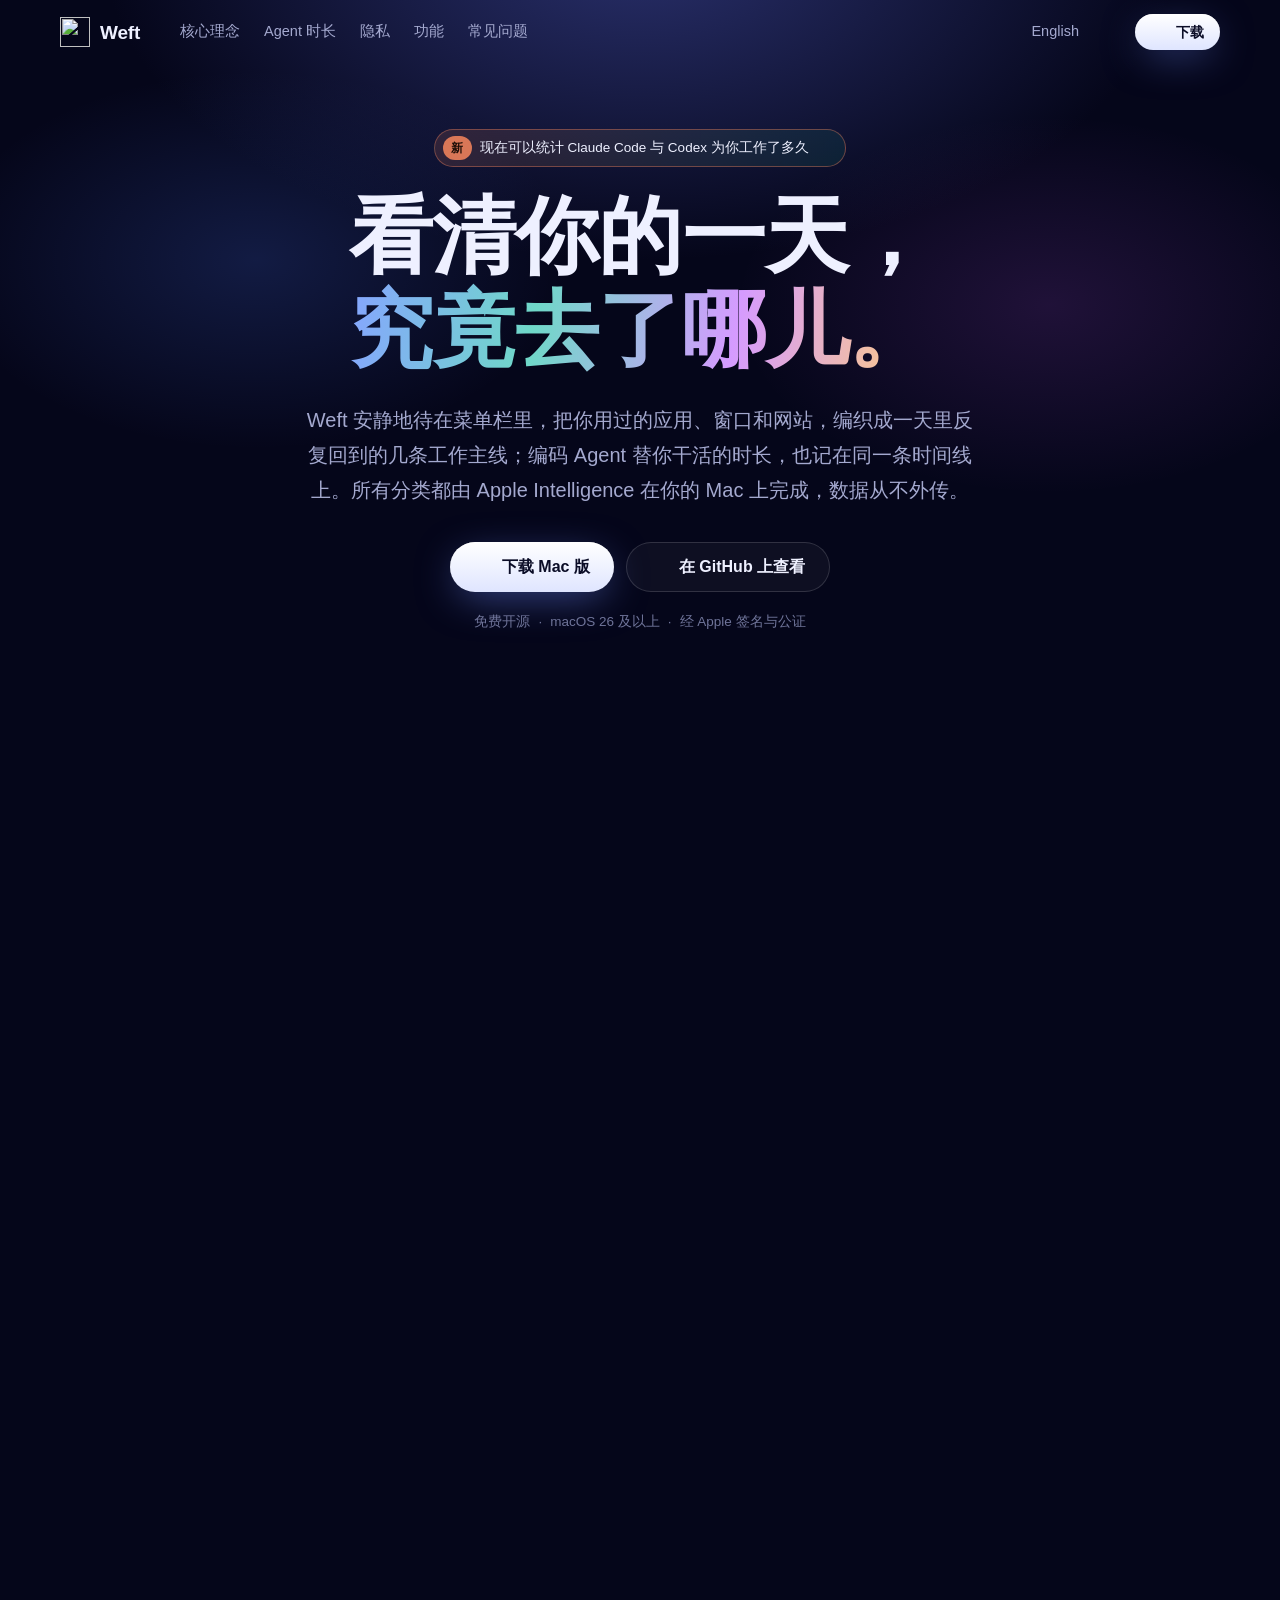
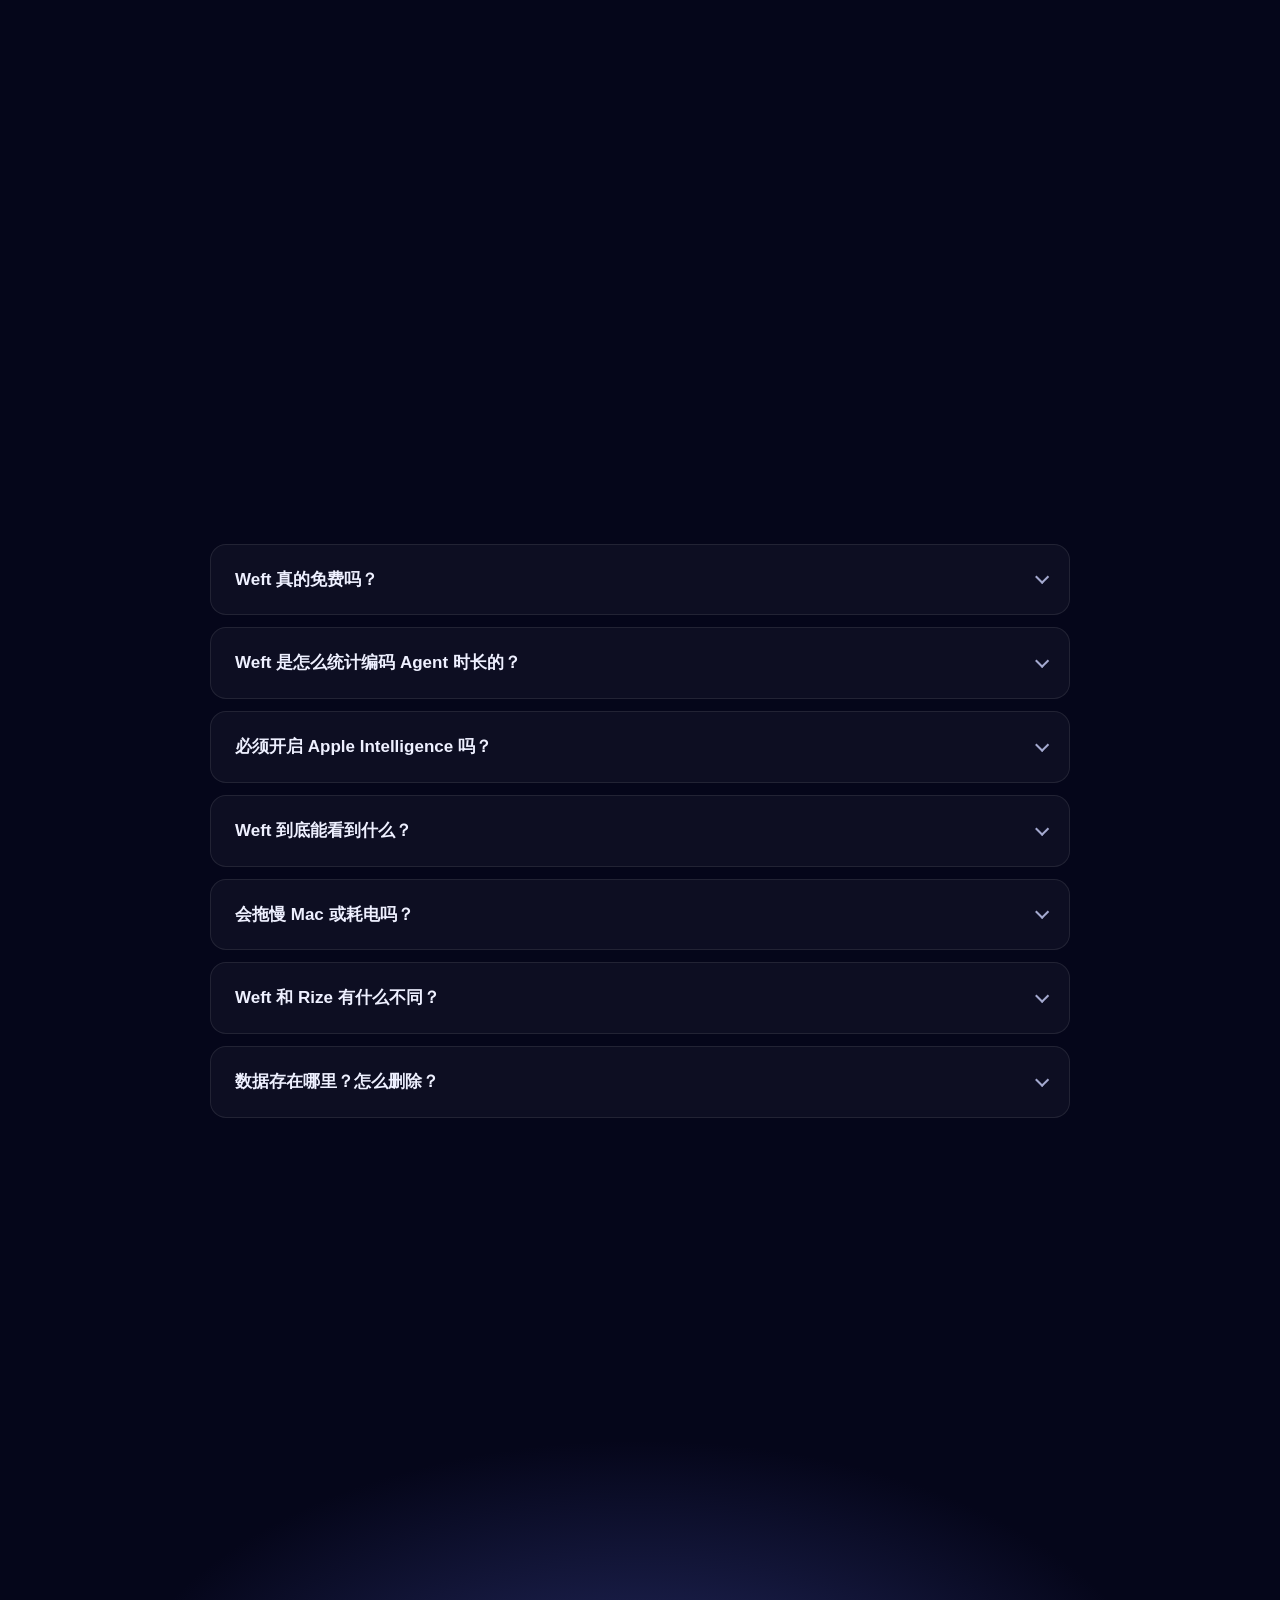
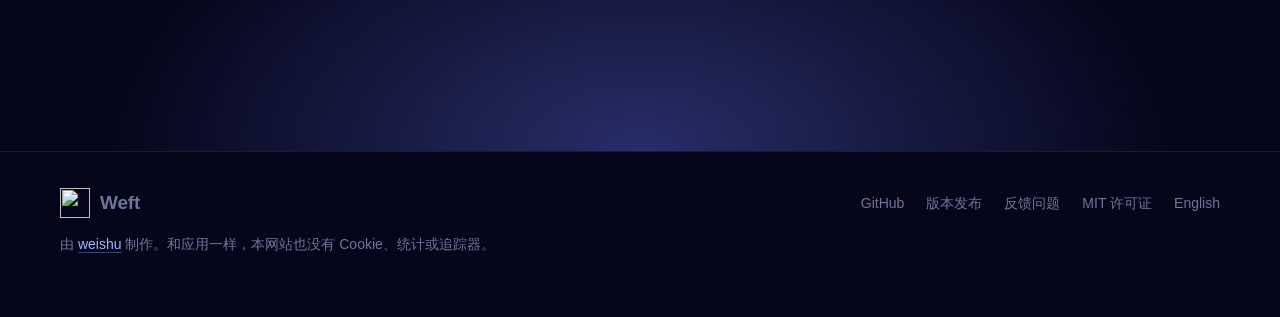
==== site/zh/index.html @ ff414290 "Fit the website to a phone's width On a phone the page was wider than the screen, so the browser shr" ====
<!doctype html>
<html lang="zh-Hans">
<head>
  <meta charset="utf-8">
  <meta name="viewport" content="width=device-width, initial-scale=1">
  <title>Weft：看清你的一天，究竟去了哪儿</title>
  <meta name="description" content="Weft 是一款免费、开源的 Mac 菜单栏时间追踪工具。它把你用过的应用、窗口和网站编织成一条条工作主线，统计编码 Agent 为你工作的时长，所有数据都只留在你的 Mac 上。">
  <meta name="theme-color" content="#05061a">
  <link rel="icon" href="../assets/icon.svg" type="image/svg+xml">
  <link rel="apple-touch-icon" href="../assets/icon-180.png">
  <link rel="alternate" hreflang="en" href="https://weftapp.org/">
  <link rel="alternate" hreflang="zh-Hans" href="https://weftapp.org/zh/">
  <link rel="alternate" hreflang="x-default" href="https://weftapp.org/">
  <meta property="og:type" content="website">
  <meta property="og:title" content="Weft：看清你的一天，究竟去了哪儿">
  <meta property="og:description" content="免费开源的 macOS 时间追踪工具。用工作主线代替应用切换日志，编码 Agent 的工作时长也在同一条时间线上，数据从不离开你的 Mac。">
  <meta property="og:url" content="https://weftapp.org/zh/">
  <meta property="og:image" content="https://weftapp.org/assets/og.png">
  <meta property="og:locale" content="zh_CN">
  <meta name="twitter:card" content="summary_large_image">
  <link rel="stylesheet" href="../assets/style.css">
  <script>document.documentElement.classList.add('js')</script>
</head>
<body>
  <a class="skip" href="#main">跳到正文</a>

  <header class="nav">
    <div class="wrap nav-inner">
      <a class="brand" href="./"><img src="../assets/icon.svg" alt="" width="30" height="30">Weft</a>
      <nav class="nav-links" aria-label="页面导航">
        <a href="#threads">核心理念</a>
        <a href="#agents">Agent 时长</a>
        <a href="#privacy">隐私</a>
        <a href="#features">功能</a>
        <a href="#faq">常见问题</a>
      </nav>
      <div class="nav-right">
        <a class="nav-lang" href="../" hreflang="en" lang="en">English</a>
        <a class="nav-gh" href="https://github.com/tiann/weft" aria-label="Weft 的 GitHub 仓库"><svg class="i"><use href="../assets/icons.svg#github"/></svg></a>
        <a class="btn btn-primary btn-small" href="https://github.com/tiann/weft/releases/latest"><svg class="i"><use href="../assets/icons.svg#download"/></svg>下载</a>
      </div>
    </div>
  </header>

  <main id="main">
    <section class="hero">
      <svg class="hero-threads" data-hero-threads viewBox="0 0 1600 420" preserveAspectRatio="none" aria-hidden="true"></svg>
      <div class="wrap hero-copy">
        <a class="eyebrow news" href="#agents"><span class="tag">新</span>现在可以统计 Claude Code 与 Codex 为你工作了多久<svg class="i"><use href="../assets/icons.svg#arrow"/></svg></a>
        <h1>看清你的一天，<br><span class="woven">究竟去了哪儿。</span></h1>
        <p class="lede">Weft 安静地待在菜单栏里，把你用过的应用、窗口和网站，编织成一天里反复回到的几条工作主线；编码 Agent 替你干活的时长，也记在同一条时间线上。所有分类都由 Apple Intelligence 在你的 Mac 上完成，数据从不外传。</p>
        <div class="cta">
          <a class="btn btn-primary" href="https://github.com/tiann/weft/releases/latest"><svg class="i"><use href="../assets/icons.svg#download"/></svg>下载 Mac 版</a>
          <a class="btn btn-ghost" href="https://github.com/tiann/weft"><svg class="i"><use href="../assets/icons.svg#github"/></svg>在 GitHub 上查看</a>
        </div>
        <p class="fine"><span>免费开源</span><span>macOS 26 及以上</span><span>经 Apple 签名与公证</span></p>
      </div>
      <div class="wrap hero-stage">
        <div data-mock="hero" role="img" aria-label="Weft 的 Today 页面：专注分数 84，已记录 6 小时 24 分钟，时间线上是相互重叠的工作流和编码 Agent 会话；旁边是菜单栏弹出面板。"></div>
      </div>
      <div class="wrap">
        <div class="pillars reveal">
          <div class="pillar"><b>7 MB</b><span>原生 SwiftUI 应用，没有 Electron，也不内置浏览器。</span></div>
          <div class="pillar"><b>0 服务器</b><span>无需账号，没有云端，也没有任何统计。</span></div>
          <div class="pillar"><b>本机 AI</b><span>分类和摘要都来自设备端的 Apple Intelligence。</span></div>
          <div class="pillar"><b>免费 · MIT</b><span>开源，没有订阅，也没有付费版。</span></div>
        </div>
      </div>
    </section>

    <section class="section" id="threads">
      <div class="wrap">
        <div class="section-head reveal">
          <div class="kicker">核心理念</div>
          <h2>人很少一次<wbr>只做一件事，<wbr>时间追踪<wbr>也不该假装如此。</h2>
          <p>写代码、查文档、回条消息，再回到代码，大多数时间追踪工具会把这些记成一长串应用切换。Weft 看到的是贯穿其中的那条线：30 分钟内的同类工作合成一条工作流，短暂的岔路折叠进去，相互重叠的工作流像日历里的日程一样并排摆放。</p>
        </div>

        <div class="card weave reveal" data-weave>
          <div class="weave-grid">
            <div class="weave-label"><strong>实际发生的</strong><b data-switches>70</b>次应用切换</div>
            <div class="weave-lane"><span class="weave-name"></span><div class="weave-track weave-barcode" data-barcode></div></div>
            <div class="weave-arrow"><svg class="i"><use href="../assets/icons.svg#arrow-down"/></svg>编织成</div>
            <div class="weave-label"><strong>Weft 呈现的</strong><b>5</b>条工作主线</div>
            <div class="weave-threads" data-threads></div>
            <div class="weave-lane weave-axis-lane"><span></span><div class="weave-axis"><span style="left:0">09:00</span><span style="left:33.33%">10:00</span><span style="left:66.67%">11:00</span><span style="left:100%">12:00</span></div></div>
          </div>
        </div>

        <div class="points">
          <div class="card point reveal"><div class="swatch"><i style="--c:var(--code);width:46px"></i><i style="--c:var(--code);width:14px;opacity:.5"></i></div><h3>每条工作流，一句话说清</h3><p>设备端模型会为每条工作流写一句摘要，告诉你那段时间到底做了什么，全程在本机完成。</p></div>
          <div class="card point reveal"><div class="swatch"><i style="--c:var(--writing);width:30px"></i><i style="--c:var(--design);width:30px"></i></div><h3>重叠的工作，并排呈现</h3><p>写代码时插进来一个会议？两者分栏并排显示，就像日历那样。</p></div>
          <div class="card point reveal"><div class="swatch"><i style="--c:var(--productivity);width:60px"></i><i style="--c:var(--entertainment);width:6px"></i></div><h3>噪音自动收起</h3><p>不足 10 分钟的工作流移到日志里，空闲时段折叠成一条细线，一天看下来始终清爽。</p></div>
        </div>
      </div>
    </section>

    <section class="section" id="agents">
      <div class="wrap">
        <div class="section-head reveal">
          <div class="kicker">编码 Agent</div>
          <h2>Agent 到底<wbr>干了多久，<wbr>一目了然。</h2>
          <p>Weft 读取 Claude Code 和 Codex 本就保存在你 Mac 上的日志，统计每个会话真正在工作的时长：今天有 Agent 在为你干活的时间、所有会话加起来的总时长，以及最多有几个在同时运行。每个会话都会出现在时间线上，就在你自己的工作旁边。</p>
        </div>

        <div class="agent-stats">
          <div class="card stat reveal"><b>2h 50m</b><h3>今日 Agent 时长</h3><p>至少有一个 Agent 在为你工作的时间。</p><div class="bar"><i style="--c:var(--claude);flex:5"></i><i style="--c:var(--codex);flex:3"></i><i style="--c:rgba(255,255,255,.1);flex:2"></i></div></div>
          <div class="card stat reveal"><b>4h 5m</b><h3>所有会话合计</h3><p>两个 Agent 并行工作一小时，就记为两小时。</p><div class="bar"><i style="--c:var(--claude);flex:1"></i><i style="--c:var(--codex);flex:1"></i></div></div>
          <div class="card stat reveal"><b>2<small>个同时</small></b><h3>并行运行</h3><p>今天 3 个会话中，同一时刻最多有几个在工作。</p><div class="bar"><i style="--c:var(--claude);flex:1"></i><i style="--c:var(--codex);flex:1"></i><i style="--c:rgba(255,255,255,.1);flex:1"></i></div></div>
          <div class="card stat reveal"><b>24m</b><h3>等待 Agent</h3><p>Agent 干活时你离开电脑的时间，也算进你的一天。</p><div class="bar"><i style="--c:var(--waiting);flex:1"></i><i style="--c:rgba(255,255,255,.1);flex:6"></i></div></div>
        </div>

        <div class="card agent-visual agents-card reveal">
          <div data-mock="agents" role="img" aria-label="时间线上，一个 Claude Code 会话和另一台 Mac 上的 Codex 会话，与用户自己的 Code、Messaging 工作流并排运行；一个虚线框标出离开的 24 分钟，计为等待 Agent。"></div>
          <div class="agent-detail">
            <div class="agent-detail-caption"><h3>点开任意会话</h3><p>它工作了多久、处理了几条提示词、等了你多久，以及这段时间里你在做什么，都清清楚楚。</p></div>
            <div data-mock="agentDetail" role="img" aria-label="会话详情：Claude Code 在 5 条提示词中工作了 1 小时 25 分钟，等待用户回复 6 分钟。同一时段用户在 Code 上用了 48 分钟、Messaging 20 分钟，离开 24 分钟。"></div>
          </div>
        </div>

        <ol class="agent-points">
          <li class="card reveal"><span class="n">1</span><h3>按真实工作时间计，挂着不算</h3><p>一轮从你发出提示词开始，到 Agent 给出回复结束。会话空等你下一条指令的那几个小时不算，等你授权或回答问题的停顿也会被剔除。时间线上，左侧色条实心处是 Agent 在工作，浅色处是在等你。</p></li>
          <li class="card reveal"><span class="n">2</span><h3>等 Agent 也是在工作</h3><p>Agent 干活时你起身离开，这段时间照样计入每日目标，上限由你设定。专注分数则只衡量你自己。</p></li>
          <li class="card reveal"><span class="n">3</span><h3>多台机器，一并统计</h3><p>借助 <a href="https://github.com/tiann/hapi">HAPI</a>，你在其他机器上运行的 Agent 也会出现在这里；本机已经能读到的会话不会重复计算。</p></li>
        </ol>

        <div class="agent-foot reveal">
          <div class="agent-logos">
            <span style="--c:var(--claude)"><i></i>Claude Code</span>
            <span style="--c:var(--codex)"><i></i>Codex</span>
            <span style="--c:#8fa8ff"><i></i>更多 Agent（通过 HAPI）</span>
          </div>
          <p class="note"><svg class="i"><use href="../assets/icons.svg#info"/></svg><span>Weft 只保存每个会话的标题、项目文件夹和工作时段，从不保存你的提示词或 Agent 的回复。</span></p>
        </div>
      </div>
    </section>

    <section class="section" id="privacy">
      <div class="wrap">
        <div class="section-head reveal">
          <div class="kicker">隐私为本</div>
          <h2>你的一天，<wbr>完完整整<wbr>留在你的 Mac 上。</h2>
          <p>不用注册账号，没有要同步的服务器，也没有需要手动关闭的数据统计。Weft 用 Apple 的设备端模型完成分类、摘要和回顾，历史记录就存在一个你能在访达里打开的文件夹中。</p>
        </div>

        <div class="card privacy-flow reveal">
          <div class="mac">
            <div class="mac-label"><svg class="i"><use href="../assets/icons.svg#laptop"/></svg>你的 Mac</div>
            <div class="flow">
              <div class="flow-node"><svg class="i"><use href="../assets/icons.svg#window"/></svg><b>你在用什么</b><span>应用、窗口标题、标签页地址</span></div>
              <div class="flow-link"></div>
              <div class="flow-node"><svg class="i"><use href="../assets/icons.svg#chip"/></svg><b>Apple Intelligence</b><span>在设备端完成分类与摘要</span></div>
              <div class="flow-link"></div>
              <div class="flow-node"><svg class="i"><use href="../assets/icons.svg#database"/></svg><b>你的历史记录</b><span>存放在 <code>~/Library</code> 中的一个文件夹，随时打开、导出或删除</span></div>
            </div>
          </div>
          <div class="cloud"><svg class="i"><use href="../assets/icons.svg#cloud-off"/></svg><span>没有账号、没有服务器、没有统计。无需同步，也就无从泄露。</span></div>
        </div>

        <div class="lists">
          <div class="card list yes reveal"><h3>Weft 会记录</h3><ul>
            <li><svg class="i"><use href="../assets/icons.svg#check"/></svg>最前方的应用</li>
            <li><svg class="i"><use href="../assets/icons.svg#check"/></svg>它的窗口标题</li>
            <li><svg class="i"><use href="../assets/icons.svg#check"/></svg>受支持浏览器中当前标签页的地址</li>
            <li><svg class="i"><use href="../assets/icons.svg#check"/></svg>编码 Agent 的工作时段</li>
          </ul></div>
          <div class="card list no reveal"><h3>Weft 从不记录</h3><ul>
            <li><svg class="i"><use href="../assets/icons.svg#x"/></svg>屏幕截图</li>
            <li><svg class="i"><use href="../assets/icons.svg#x"/></svg>键盘输入</li>
            <li><svg class="i"><use href="../assets/icons.svg#x"/></svg>屏幕上显示的内容</li>
            <li><svg class="i"><use href="../assets/icons.svg#x"/></svg>你的提示词和 Agent 的回复</li>
          </ul></div>
          <div class="card list you reveal"><h3>由你掌控</h3><ul>
            <li><svg class="i"><use href="../assets/icons.svg#sliders"/></svg>不记录窗口标题</li>
            <li><svg class="i"><use href="../assets/icons.svg#sliders"/></svg>网址只保留域名</li>
            <li><svg class="i"><use href="../assets/icons.svg#sliders"/></svg>完全排除指定的应用和网站</li>
            <li><svg class="i"><use href="../assets/icons.svg#sliders"/></svg>随时暂停，一键导出 CSV</li>
          </ul></div>
        </div>
        <p class="aside reveal">想换个模型？可以在 <b>Settings → Model</b> 中接入任意兼容 OpenAI 的 API，比如 DeepSeek、OpenRouter 或 OpenAI。远程模型只会收到需要它分类的应用、网站和窗口标题，以及用于生成回顾的每日汇总；接入 Ollama 或 LM Studio 的话，连这些也不会离开你的 Mac。</p>
      </div>
    </section>

    <section class="section" id="native">
      <div class="wrap">
        <div class="section-head reveal">
          <div class="kicker">地道原生</div>
          <h2>用起来就是 macOS，<wbr>几乎不耗电。</h2>
          <p>Weft 用 Swift 和 SwiftUI 编写，外观、滚动和交互都与 Mac 上的其他应用一致。它不会每秒轮询好几次窗口，而是等 macOS 通知有变化时看上一眼，然后继续休眠。</p>
        </div>
        <div class="tiles">
          <div class="card tile reveal"><div class="big">7<small>MB</small></div><h3>整个应用的大小</h3><p>没有 Electron，也不内置浏览器。安装包只有 4 MB 左右。</p></div>
          <div class="card tile reveal">
            <div class="pulse" aria-hidden="true"><i></i><i></i><i class="hit"></i><i></i><i></i><i></i><i></i><i class="beat"></i><i></i><i></i><i class="hit"></i><i></i><i></i><i></i><i></i><i></i><i class="beat"></i><i></i><i></i><i class="hit"></i><i></i><i></i></div>
            <h3>事件驱动</h3><p>没有轮询循环。只在应用、窗口或标题变化时醒来，外加每分钟一次的轻量心跳。</p></div>
          <div class="card tile reveal">
            <div class="idle" aria-hidden="true"><span></span></div>
            <h3>知道你何时离开</h3><p>空闲 5 分钟、合上屏幕或锁屏时就停止计时。开会时例外。</p></div>
        </div>
      </div>
    </section>

    <section class="section" id="features">
      <div class="wrap">
        <div class="section-head center reveal">
          <div class="kicker">不止于此</div>
          <h2>小巧，<wbr>却出乎意料<wbr>地完整。</h2>
        </div>
        <div class="features">
          <div class="card feature reveal" style="--c:#30d158"><div class="ico"><svg class="i"><use href="../assets/icons.svg#gauge"/></svg></div><h3>专注分数</h3><p>每天一个 0–100 的分数，衡量深度工作与分心程度。点开就能看到完整的计算方式。</p></div>
          <div class="card feature reveal" style="--c:#4f7cff"><div class="ico"><svg class="i"><use href="../assets/icons.svg#tag"/></svg></div><h3>自动分类</h3><p>内置约 360 个常见应用和网站，其余交给 Apple Intelligence，任何结果都可以手动修正。</p></div>
          <div class="card feature reveal" style="--c:#f44336"><div class="ico"><svg class="i"><use href="../assets/icons.svg#target"/></svg></div><h3>专注时段与拦截</h3><p>从菜单栏开始专注、会议或休息时段。一旦跑去容易分心的地方，Weft 会把你轻轻拉回来。</p></div>
          <div class="card feature reveal" style="--c:#2bb8a4"><div class="ico"><svg class="i"><use href="../assets/icons.svg#cup"/></svg></div><h3>健康作息</h3><p>按时提醒你休息，每日目标会告诉你：今天已经够了。</p></div>
          <div class="card feature reveal" style="--c:#e2b93b"><div class="ico"><svg class="i"><use href="../assets/icons.svg#calendar"/></svg></div><h3>每日与每周回顾</h3><p>一段简短的当日回顾和明日建议，以及本周与上周的对比。</p></div>
          <div class="card feature reveal" style="--c:#c356f0"><div class="ico"><svg class="i"><use href="../assets/icons.svg#chart"/></svg></div><h3>报告</h3><p>按类别和应用查看每天、每周的时间分布，并与近期对比。</p></div>
          <div class="card feature reveal" style="--c:#9a8c7a"><div class="ico"><svg class="i"><use href="../assets/icons.svg#sliders"/></svg></div><h3>自定义规则</h3><p>按应用、网站或窗口标题设定规则，Weft 会照你的意思归类，连过去的记录也一并更新。</p></div>
          <div class="card feature reveal" style="--c:#10a37f"><div class="ico"><svg class="i"><use href="../assets/icons.svg#chip"/></svg></div><h3>自选模型</h3><p>所在地区用不了 Apple Intelligence？可以接入 DeepSeek 等兼容 OpenAI 的 API，或本地的 Ollama、LM Studio。</p></div>
          <div class="card feature reveal" style="--c:#36a3d9"><div class="ico"><svg class="i"><use href="../assets/icons.svg#export"/></svg></div><h3>数据归你</h3><p>随时把全部数据导出为 CSV。想清除历史记录，删掉一个文件夹就行。</p></div>
          <div class="card feature reveal" style="--c:#e58a2e"><div class="ico"><svg class="i"><use href="../assets/icons.svg#globe"/></svg></div><h3>读懂你的浏览器</h3><p>支持读取 Safari、Chrome、Arc、Edge、Brave、Vivaldi、Opera、Dia 和 Comet 的当前标签页。</p></div>
          <div class="card feature wide reveal" style="--c:#8fa8ff">
            <div><div class="ico"><svg class="i"><use href="../assets/icons.svg#terminal"/></svg></div><h3>自动化</h3><p>通过 <code>weft://</code> 链接，从 Raycast、Alfred、快捷指令或任意脚本控制 Weft：开始时段、暂停记录、打开今日页面。</p></div>
            <div class="terminal">
              <div class="terminal-bar"><i></i><i></i><i></i><button class="copy" type="button" data-copy='open "weft://focus?minutes=25"'><span class="idle-label">复制</span><span class="done">已复制</span></button></div>
              <pre><span class="p">$ </span>open <span class="s">"weft://focus?minutes=25"</span>
<span class="p">$ </span>open <span class="s">"weft://meeting"</span>
<span class="p">$ </span>open <span class="s">"weft://pause"</span></pre>
            </div>
          </div>
        </div>
      </div>
    </section>

    <section class="section" id="compare">
      <div class="wrap">
        <div class="section-head center reveal">
          <div class="kicker">有何不同</div>
          <h2>与常见的<wbr>时间追踪工具<wbr>相比</h2>
        </div>
        <div class="card compare reveal">
          <table>
            <thead><tr><th scope="col"><span class="sr">项目</span></th><th scope="col" class="weft"><span><img src="../assets/icon.svg" alt="">Weft</span></th><th scope="col">常见的云端追踪工具</th></tr></thead>
            <tbody>
              <tr><th scope="row">价格</th><td class="weft"><svg class="i"><use href="../assets/icons.svg#check"/></svg>免费，MIT 许可</td><td class="them">按月订阅</td></tr>
              <tr><th scope="row">账号</th><td class="weft"><svg class="i"><use href="../assets/icons.svg#check"/></svg>不需要</td><td class="them">必须注册</td></tr>
              <tr><th scope="row">历史数据存放在</th><td class="weft"><svg class="i"><use href="../assets/icons.svg#check"/></svg>你的 Mac</td><td class="them">对方的服务器</td></tr>
              <tr><th scope="row">分类方式</th><td class="weft"><svg class="i"><use href="../assets/icons.svg#check"/></svg>设备端 AI</td><td class="them">云端</td></tr>
              <tr><th scope="row">一天的呈现方式</th><td class="weft"><svg class="i"><use href="../assets/icons.svg#check"/></svg>工作主线</td><td class="them">应用切换日志</td></tr>
              <tr><th scope="row">编码 Agent 时长</th><td class="weft"><svg class="i"><use href="../assets/icons.svg#check"/></svg>按会话精确统计</td><td class="them">—</td></tr>
              <tr><th scope="row">应用本身</th><td class="weft"><svg class="i"><use href="../assets/icons.svg#check"/></svg>原生，7 MB</td><td class="them">常为 Electron</td></tr>
              <tr><th scope="row">源代码</th><td class="weft"><svg class="i"><use href="../assets/icons.svg#check"/></svg>开源</td><td class="them">闭源</td></tr>
            </tbody>
          </table>
        </div>
      </div>
    </section>

    <section class="section" id="download">
      <div class="wrap">
        <div class="section-head center reveal">
          <div class="kicker">开始使用</div>
          <h2>一分钟即可上手。</h2>
        </div>
        <div class="start">
          <div class="card reveal">
            <h3>安装</h3>
            <ol class="steps">
              <li><span class="n">1</span><div><h3>下载</h3><p>从 <a href="https://github.com/tiann/weft/releases/latest">GitHub Releases</a> 获取最新的 <code>Weft-&lt;版本号&gt;.dmg</code>。</p></div></li>
              <li><span class="n">2</span><div><h3>拖入「应用程序」</h3><p>已经过 Apple 签名和公证，打开时不会弹出安全警告。</p></div></li>
              <li><span class="n">3</span><div><h3>授予辅助功能权限</h3><p>这样时间线才能显示你在哪个文档或项目里，而不只是哪个应用。</p></div></li>
            </ol>
            <p class="note"><svg class="i"><use href="../assets/icons.svg#info"/></svg><span>需要 macOS 26 或更高版本。推荐开启 Apple Intelligence，但并非必需：没有它，Weft 依然认识数百个应用和网站，其余的会先给出猜测，等你之后确认。如果所在地区暂不支持 Apple Intelligence，也可以在 <b>Settings → Model</b> 中接入 DeepSeek 等兼容 OpenAI 的服务，或本地的 Ollama。</span></p>
          </div>
          <div class="card build reveal">
            <h3>或者自己编译</h3>
            <p>需要先安装 Xcode 和 <a href="https://brew.sh">Homebrew</a>。</p>
            <div class="terminal" style="margin-top:18px">
              <div class="terminal-bar"><i></i><i></i><i></i><button class="copy" type="button" data-copy="brew install xcodegen
git clone https://github.com/tiann/weft.git
cd weft
xcodegen generate
xcodebuild -project Weft.xcodeproj -scheme Weft -derivedDataPath build/DerivedData build
open build/DerivedData/Build/Products/Debug/Weft.app"><span class="idle-label">复制</span><span class="done">已复制</span></button></div>
              <pre><span class="p">$ </span>brew install xcodegen
<span class="p">$ </span>git clone https://github.com/tiann/weft.git
<span class="p">$ </span>cd weft &amp;&amp; xcodegen generate
<span class="p">$ </span>xcodebuild -project Weft.xcodeproj \
    -scheme Weft -derivedDataPath build/DerivedData build</pre>
            </div>
            <p style="margin-top:18px">欢迎提交问题和 Pull Request。架构和测试方法请看 <a href="https://github.com/tiann/weft/blob/main/AGENTS.md">AGENTS.md</a>。</p>
          </div>
        </div>
      </div>
    </section>

    <section class="section" id="faq">
      <div class="wrap">
        <div class="section-head center reveal">
          <div class="kicker">常见问题</div>
          <h2>你可能想知道</h2>
        </div>
        <div class="faq">
          <details><summary>Weft 真的免费吗？</summary><div class="answer">是的。Weft 采用 MIT 许可证，没有订阅、没有付费版，也不需要账号。你可以阅读、修改并自行编译源代码。</div></details>
          <details><summary>Weft 是怎么统计编码 Agent 时长的？</summary><div class="answer">它读取 Claude Code 和 Codex 保存在你 Mac 上的日志（<code>~/.claude/projects</code> 和 <code>~/.codex/sessions</code>），按轮次计时：从你发出提示词到 Agent 给出回复，再减去它等你授权或回答的时间。会话在两次提示词之间空闲的时间不算。Today 页面会显示至少有一个 Agent 在工作的时长和所有会话的合计时长，时间线上的每个会话也会标出自己的工作时长。配合 HAPI 0.33 或更高版本，其他机器上的 Agent 也会一并统计。</div></details>
          <details><summary>必须开启 Apple Intelligence 吗？</summary><div class="answer">不必，但推荐开启。没有它，Weft 依然能识别内置的应用和网站以及你自己设定的规则，其余的会根据应用的 App Store 分类或网站名称来猜测。你也可以接入任何兼容 OpenAI 的 API，比如 DeepSeek，或本地运行的 Ollama、LM Studio。</div></details>
          <details><summary>Weft 到底能看到什么？</summary><div class="answer">最前方的应用、它的窗口标题，以及受支持浏览器中当前标签页的地址。它从不截屏、不记录键盘输入，也不读取屏幕内容。你可以关闭窗口标题记录、网址只保留域名，或完全排除某些应用和网站。</div></details>
          <details><summary>会拖慢 Mac 或耗电吗？</summary><div class="answer">它就是为此而设计的。Weft 是原生应用，没有轮询循环：只在 macOS 报告应用、窗口或标题变化时做出反应，其余时间每分钟才看一眼。</div></details>
          <details><summary>Weft 和 Rize 有什么不同？</summary><div class="answer">Weft 借鉴了 Rize，但出发点不同：人很少一次只做一件事，所以 Weft 不展示应用切换日志，而是展示你反复回到的那几条工作主线。此外，它免费、开源，并且完全在你的 Mac 上运行。</div></details>
          <details><summary>数据存在哪里？怎么删除？</summary><div class="answer">存放在 <code>~/Library/Application Support/Weft/</code>。可以在 <b>Settings → Data</b> 中导出为 CSV；想清除的话，退出 Weft 并删除这个文件夹即可。</div></details>
        </div>
      </div>
    </section>

    <section class="final">
      <div class="wrap reveal">
        <img src="../assets/icon.svg" alt="" width="88" height="88">
        <h2>看看今天的时间<wbr>都去了哪儿。</h2>
        <p>免费、开源，从第一分钟起就是私密的。</p>
        <div class="cta">
          <a class="btn btn-primary" href="https://github.com/tiann/weft/releases/latest"><svg class="i"><use href="../assets/icons.svg#download"/></svg>下载 Mac 版</a>
          <a class="btn btn-ghost" href="https://github.com/tiann/weft"><svg class="i"><use href="../assets/icons.svg#github"/></svg>在 GitHub 上点 Star</a>
        </div>
      </div>
    </section>
  </main>

  <footer class="site">
    <div class="wrap">
      <div class="footer-inner">
        <a class="brand" href="./"><img src="../assets/icon.svg" alt="" width="30" height="30">Weft</a>
        <nav class="footer-links" aria-label="链接">
          <a href="https://github.com/tiann/weft">GitHub</a>
          <a href="https://github.com/tiann/weft/releases">版本发布</a>
          <a href="https://github.com/tiann/weft/issues">反馈问题</a>
          <a href="https://github.com/tiann/weft/blob/main/LICENSE">MIT 许可证</a>
          <a href="../" hreflang="en" lang="en">English</a>
        </nav>
      </div>
      <p class="footer-note">由 <a href="https://github.com/tiann">weishu</a> 制作。和应用一样，本网站也没有 Cookie、统计或追踪器。</p>
    </div>
  </footer>

  <script src="../assets/site.js" defer></script>
</body>
</html>
---- site/assets/style.css ----
/* Weft website. No web fonts, no third-party anything: the system font is SF on a Mac. */

:root {
  --bg: #05061a;
  --bg-raised: #0b0d27;
  --panel: rgba(255, 255, 255, 0.035);
  --panel-strong: rgba(255, 255, 255, 0.06);
  --line: rgba(255, 255, 255, 0.085);
  --line-strong: rgba(255, 255, 255, 0.14);
  --text: #eef0ff;
  --muted: #a4a9cf;
  --dim: #6f7499;

  --code: #4f7cff;
  --writing: #2bb8a4;
  --design: #c356f0;
  --productivity: #e2b93b;
  --entertainment: #f44336;
  --claude: #d97757;
  --codex: #10a37f;
  --waiting: #bf5af2;

  --sans: -apple-system, BlinkMacSystemFont, "SF Pro Text", "Segoe UI", Roboto, "PingFang SC", "Hiragino Sans GB", "Microsoft YaHei", sans-serif;
  --display: -apple-system, BlinkMacSystemFont, "SF Pro Display", "Segoe UI", Roboto, "PingFang SC", "Hiragino Sans GB", "Microsoft YaHei", sans-serif;
  --rounded: ui-rounded, "SF Pro Rounded", -apple-system, BlinkMacSystemFont, sans-serif;
  --mono: ui-monospace, "SF Mono", SFMono-Regular, Menlo, Consolas, monospace;

  --wrap: 1160px;
  --radius: 22px;
  color-scheme: dark;
}

*, *::before, *::after { box-sizing: border-box; }

html { scroll-behavior: smooth; scroll-padding-top: 80px; -webkit-text-size-adjust: 100%; }

body {
  margin: 0;
  background: var(--bg);
  color: var(--text);
  font: 17px/1.6 var(--sans);
  -webkit-font-smoothing: antialiased;
  -moz-osx-font-smoothing: grayscale;
  overflow-x: hidden;
}

:lang(zh) body, body:lang(zh) { line-height: 1.75; }

a { color: inherit; text-decoration: none; }
p a, li a, .fine a, dd a { color: #9db4ff; text-decoration: underline; text-decoration-color: rgba(157, 180, 255, 0.35); text-underline-offset: 3px; }
p a:hover, li a:hover, dd a:hover { text-decoration-color: currentColor; }

img, svg { display: block; }
svg.i { width: 1em; height: 1em; flex: none; }
.sr { position: absolute; width: 1px; height: 1px; overflow: hidden; clip: rect(0 0 0 0); }
code { font-family: var(--mono); font-size: 0.88em; padding: 0.12em 0.4em; border-radius: 6px; background: var(--panel-strong); border: 1px solid var(--line); }

.wrap { width: min(var(--wrap), 100% - 48px); margin-inline: auto; }
.skip { position: absolute; left: -9999px; }
.skip:focus { left: 16px; top: 16px; z-index: 100; background: #fff; color: #000; padding: 8px 14px; border-radius: 8px; }

:focus-visible { outline: 2px solid #8fa8ff; outline-offset: 3px; border-radius: 6px; }

/* MARK: Nav */

.nav {
  position: sticky;
  top: 0;
  z-index: 50;
  transition: background 0.3s, border-color 0.3s, backdrop-filter 0.3s;
  border-bottom: 1px solid transparent;
}
.nav.scrolled {
  background: rgba(5, 6, 26, 0.72);
  backdrop-filter: blur(20px) saturate(1.6);
  -webkit-backdrop-filter: blur(20px) saturate(1.6);
  border-bottom-color: var(--line);
}
.nav-inner { display: flex; align-items: center; gap: 28px; height: 64px; }
.brand { display: flex; align-items: center; gap: 10px; font: 600 19px/1 var(--display); letter-spacing: -0.01em; }
.brand img { width: 30px; height: 30px; }
.nav-links { display: flex; gap: 24px; margin-left: 12px; font-size: 14.5px; color: var(--muted); }
.nav-links a:hover, .nav-lang:hover, .nav-gh:hover { color: var(--text); }
.nav-right { display: flex; align-items: center; gap: 18px; margin-left: auto; font-size: 14.5px; color: var(--muted); }
.nav-gh svg { width: 20px; height: 20px; }

/* MARK: Buttons */

.btn {
  display: inline-flex;
  align-items: center;
  gap: 9px;
  height: 50px;
  padding: 0 24px;
  border-radius: 999px;
  font: 600 16px/1 var(--sans);
  white-space: nowrap;
  transition: transform 0.2s, background 0.2s, box-shadow 0.2s, border-color 0.2s;
}
.btn svg { width: 19px; height: 19px; flex: none; }
.btn:active { transform: scale(0.98); }
.btn-primary {
  background: linear-gradient(180deg, #ffffff, #dfe5ff);
  color: #0b0d27;
  box-shadow: 0 1px 0 rgba(255, 255, 255, 0.6) inset, 0 10px 40px -8px rgba(110, 140, 255, 0.55);
}
.btn-primary:hover { box-shadow: 0 1px 0 rgba(255, 255, 255, 0.6) inset, 0 14px 50px -6px rgba(110, 140, 255, 0.75); transform: translateY(-1px); }
.btn-ghost { border: 1px solid var(--line-strong); background: rgba(255, 255, 255, 0.04); color: var(--text); }
.btn-ghost:hover { background: rgba(255, 255, 255, 0.08); border-color: rgba(255, 255, 255, 0.22); }
.btn-small { height: 36px; padding: 0 16px; font-size: 14px; }
.btn-small svg { width: 16px; height: 16px; }

/* MARK: Hero */

.hero { position: relative; padding: 64px 0 40px; isolation: isolate; }
.hero::before {
  content: "";
  position: absolute;
  inset: -120px 0 auto;
  height: 900px;
  z-index: -2;
  background:
    radial-gradient(60% 50% at 50% 0%, rgba(43, 50, 112, 0.95), transparent 70%),
    radial-gradient(35% 30% at 20% 35%, rgba(79, 124, 255, 0.18), transparent 70%),
    radial-gradient(35% 30% at 82% 40%, rgba(195, 86, 240, 0.14), transparent 70%);
}
.hero-threads {
  position: absolute;
  left: 0;
  top: 470px;
  width: 100%;
  height: 420px;
  z-index: -1;
  pointer-events: none;
  -webkit-mask-image: linear-gradient(90deg, transparent, #000 15%, #000 85%, transparent);
  mask-image: linear-gradient(90deg, transparent, #000 15%, #000 85%, transparent);
}
.hero-threads path { fill: none; stroke-linecap: round; }
.hero-threads .line path { stroke-width: 1.6; opacity: 0.55; stroke-dasharray: 260 40; animation: flow 18s linear infinite; animation-delay: calc(var(--i) * -2.7s); }
.hero-threads .glow path { stroke-width: 10; opacity: 0.16; filter: blur(8px); }
@keyframes flow { to { stroke-dashoffset: -600; } }

.hero-copy { text-align: center; max-width: 860px; margin-inline: auto; }
.eyebrow {
  display: inline-flex;
  align-items: center;
  gap: 8px;
  padding: 6px 14px 6px 8px;
  border-radius: 999px;
  border: 1px solid var(--line-strong);
  background: rgba(255, 255, 255, 0.04);
  font-size: 13.5px;
  color: var(--muted);
}
.eyebrow .dots { display: inline-flex; gap: 3px; }
.eyebrow .dots i { width: 7px; height: 7px; border-radius: 50%; }
h1 {
  margin: 22px 0 0;
  /* Below 44px only on the narrowest phones, where a 7-character Chinese line can't break. */
  font: 700 clamp(min(44px, 12vw), 7.4vw, 84px)/1.04 var(--display);
  letter-spacing: -0.028em;
}
:lang(zh) h1 { letter-spacing: -0.01em; line-height: 1.12; }
.woven {
  background: linear-gradient(100deg, #86a5ff 0%, #6fd8c8 32%, #d59bff 66%, #ffcf7a 100%);
  -webkit-background-clip: text;
  background-clip: text;
  color: transparent;
}
.lede { max-width: 680px; margin: 26px auto 0; font-size: clamp(17px, 2vw, 20px); color: var(--muted); }
.cta { display: flex; flex-wrap: wrap; justify-content: center; gap: 12px; margin-top: 34px; }
.fine { margin-top: 18px; font-size: 13.5px; color: var(--dim); }
.fine span + span::before { content: "·"; margin: 0 8px; }

.hero-stage { margin: 56px auto 0; max-width: 1280px; position: relative; }
.hero-stage [data-mock="hero"] { aspect-ratio: 1280 / 800; }
@media (max-width: 639px) { .hero-stage [data-mock="hero"] { aspect-ratio: 380 / 452; } }

/* MARK: Pillars */

.pillars { display: grid; grid-template-columns: repeat(4, 1fr); gap: 1px; margin-top: 64px; border-radius: var(--radius); overflow: hidden; background: var(--line); border: 1px solid var(--line); }
.pillar { padding: 26px 26px 24px; background: var(--bg); }
.pillar b { display: block; font: 700 30px/1.1 var(--rounded); letter-spacing: -0.02em; }
.pillar span { display: block; margin-top: 8px; font-size: 14.5px; color: var(--muted); line-height: 1.5; }

/* MARK: Sections */

.section { padding: 130px 0 0; position: relative; }
.section-head { max-width: 780px; }
.section-head.center { margin-inline: auto; text-align: center; }
.kicker { font: 600 13px/1 var(--sans); letter-spacing: 0.12em; text-transform: uppercase; color: #8fa8ff; }
:lang(zh) .kicker { letter-spacing: 0.08em; }
h2 { margin: 16px 0 0; font: 700 clamp(32px, 4.6vw, 54px)/1.08 var(--display); letter-spacing: -0.03em; }
:lang(zh) h2 { letter-spacing: -0.005em; line-height: 1.22; }
:lang(zh) h1, :lang(zh) h2 { word-break: keep-all; }
.section-head p { margin: 22px 0 0; font-size: clamp(17px, 1.8vw, 19px); color: var(--muted); }
h3 { margin: 0; font: 600 18px/1.3 var(--display); letter-spacing: -0.01em; }
h1, h2 { text-wrap: balance; }
.section-head p, .lede { text-wrap: pretty; }

.card {
  position: relative;
  border-radius: var(--radius);
  border: 1px solid var(--line);
  background: linear-gradient(180deg, rgba(255, 255, 255, 0.045), rgba(255, 255, 255, 0.015));
}

.reveal { transition: opacity 0.8s cubic-bezier(.2, .7, .2, 1), transform 0.8s cubic-bezier(.2, .7, .2, 1); }
.js .reveal:not(.in) { opacity: 0; transform: translateY(28px); }

/* MARK: Weave */

.weave { margin-top: 56px; padding: 34px 36px 30px; }
.weave-grid { display: grid; grid-template-columns: 150px 1fr; column-gap: 22px; }
.weave-label { font-size: 14px; color: var(--muted); line-height: 1.35; }
.weave-label strong { display: block; color: var(--text); font-weight: 600; font-size: 15px; }
.weave-label b { font: 700 26px/1.2 var(--rounded); color: var(--text); display: block; margin-top: 6px; }
.weave-track { position: relative; height: 30px; }
.weave-barcode { height: 56px; border-radius: 8px; overflow: hidden; background: rgba(255, 255, 255, 0.025); }
.weave-barcode i { position: absolute; top: 0; bottom: 0; background: var(--c); opacity: 0.85; box-shadow: -1px 0 0 rgba(5, 6, 26, 0.9); }
.weave-arrow { grid-column: 2; display: flex; align-items: center; gap: 12px; margin: 22px 0; color: var(--dim); font-size: 13.5px; }
.weave-arrow::before, .weave-arrow::after { content: ""; flex: 1; height: 1px; background: linear-gradient(90deg, transparent, var(--line-strong), transparent); }
.weave-arrow svg { width: 18px; height: 18px; }
.weave-threads { display: grid; gap: 9px; }
.weave-lane { display: grid; grid-template-columns: 96px 1fr; align-items: center; gap: 12px; }
.weave-lane .weave-name { font-size: 13px; font-weight: 600; text-align: right; }
.thread {
  position: absolute;
  top: 0;
  bottom: 0;
  border-radius: 7px;
  background: color-mix(in srgb, var(--c) 22%, transparent);
  box-shadow: inset 4px 0 0 var(--c);
  display: flex;
  align-items: center;
  padding: 0 10px 0 14px;
  overflow: hidden;
  transform-origin: left;
  transition: transform 1s cubic-bezier(.2, .7, .2, 1), opacity 1s;
  transition-delay: calc(0.25s + var(--i) * 0.12s);
}
.thread span { font-size: 12.5px; white-space: nowrap; color: rgba(255, 255, 255, 0.88); }
.js .weave:not(.in) .thread { transform: scaleX(0.02); opacity: 0; }
.weave-axis-lane { grid-column: 2; margin-top: 14px; }
.weave-axis { position: relative; height: 18px; font: 12px/1 var(--mono); color: var(--dim); }
.weave-axis span { position: absolute; transform: translateX(-50%); }
.weave-axis span:first-child { transform: none; }
.weave-axis span:last-child { transform: translateX(-100%); }

.points { display: grid; grid-template-columns: repeat(3, 1fr); gap: 20px; margin-top: 28px; }
.point { padding: 26px; }
.point p { margin: 8px 0 0; font-size: 15.5px; color: var(--muted); line-height: 1.55; }
.point .swatch { display: flex; gap: 4px; margin-bottom: 16px; }
.point .swatch i { height: 6px; border-radius: 3px; background: var(--c); }

/* MARK: Split layouts */

.split { display: grid; grid-template-columns: minmax(0, 1.08fr) minmax(0, 1fr); gap: 56px; align-items: center; margin-top: 56px; }
.split.flip { grid-template-columns: minmax(0, 1fr) minmax(0, 1.08fr); }
.split.flip > :first-child { order: 2; }

.stage-card { padding: 26px; overflow: hidden; }
.stage-card.agents-card { background: linear-gradient(180deg, rgba(217, 119, 87, 0.09), rgba(16, 163, 127, 0.05) 60%, rgba(255, 255, 255, 0.015)); }

.steps { list-style: none; margin: 0; padding: 0; display: grid; gap: 26px; }
.steps li { display: grid; grid-template-columns: 34px 1fr; gap: 16px; }
.steps .n {
  width: 30px; height: 30px; border-radius: 50%;
  display: grid; place-items: center;
  font: 700 14px/1 var(--rounded);
  background: rgba(191, 90, 242, 0.16); color: #dfb2ff; border: 1px solid rgba(191, 90, 242, 0.35);
}
.steps p { margin: 6px 0 0; color: var(--muted); font-size: 15.5px; line-height: 1.55; }
.note { margin-top: 30px; padding: 16px 18px; border-radius: 14px; background: var(--panel); border: 1px solid var(--line); font-size: 14.5px; color: var(--muted); line-height: 1.55; display: flex; gap: 12px; }
.note svg { width: 20px; height: 20px; flex: none; margin-top: 1px; color: #8fa8ff; }

.agent-logos { display: flex; flex-wrap: wrap; gap: 10px; margin-top: 26px; }
.agent-logos span { display: inline-flex; align-items: center; gap: 7px; padding: 6px 12px; border-radius: 999px; font-size: 13.5px; border: 1px solid var(--line-strong); background: rgba(255, 255, 255, 0.03); }
.agent-logos i { width: 8px; height: 8px; border-radius: 50%; background: var(--c); }

/* MARK: Privacy */

.privacy-flow { margin-top: 56px; padding: 40px; display: grid; grid-template-columns: 1fr auto; gap: 40px; align-items: center; }
.mac {
  position: relative;
  border-radius: 18px;
  border: 1.5px solid rgba(143, 168, 255, 0.35);
  background: radial-gradient(80% 120% at 50% 0%, rgba(79, 124, 255, 0.12), transparent 70%);
  padding: 44px 28px 28px;
}
.mac-label { position: absolute; top: 14px; left: 20px; font-size: 13px; font-weight: 600; color: #a9bcff; display: flex; align-items: center; gap: 7px; }
.mac-label svg { width: 16px; height: 16px; }
.flow { display: grid; grid-template-columns: 1fr auto 1fr auto 1fr; align-items: center; gap: 14px; }
.flow-node { padding: 18px 16px; border-radius: 14px; background: rgba(255, 255, 255, 0.05); border: 1px solid var(--line); text-align: center; }
.flow-node svg { width: 26px; height: 26px; margin: 0 auto 10px; color: #a9bcff; }
.flow-node b { display: block; font-size: 15px; font-weight: 600; }
.flow-node span { display: block; font-size: 12.5px; color: var(--muted); margin-top: 4px; line-height: 1.4; }
.flow-node code { font-size: 11px; padding: 1px 5px; }
.flow-link { width: 34px; height: 2px; background: repeating-linear-gradient(90deg, #8fa8ff 0 6px, transparent 6px 11px); background-size: 22px 2px; animation: dash 1.1s linear infinite; }
@keyframes dash { to { background-position: 22px 0; } }
.cloud { text-align: center; width: 180px; color: var(--dim); font-size: 13px; line-height: 1.45; }
.cloud svg { width: 74px; height: 74px; margin: 0 auto 12px; }

.lists { display: grid; grid-template-columns: repeat(3, 1fr); gap: 20px; margin-top: 20px; }
.list { padding: 26px; }
.list ul { list-style: none; margin: 16px 0 0; padding: 0; display: grid; gap: 10px; }
.list li { display: flex; gap: 10px; font-size: 15.5px; color: #d5d8f2; line-height: 1.45; }
.list li svg { width: 18px; height: 18px; flex: none; margin-top: 2px; }
.list.yes li svg { color: #6fd8c8; }
.list.no li svg { color: #ff7a72; }
.list.you li svg { color: #a9bcff; }
.aside { margin-top: 20px; font-size: 14.5px; color: var(--dim); max-width: 860px; line-height: 1.6; }

/* MARK: Native */

.tiles { display: grid; grid-template-columns: repeat(3, 1fr); gap: 20px; margin-top: 56px; }
.tile { padding: 30px 28px; overflow: hidden; }
.tile .big { font: 700 54px/1 var(--rounded); letter-spacing: -0.03em; }
.tile .big small { font-size: 0.45em; margin-left: 4px; color: var(--muted); letter-spacing: 0; }
.tile h3 { margin-top: 14px; }
.tile p { margin: 8px 0 0; font-size: 15.5px; color: var(--muted); line-height: 1.55; }
.pulse { display: flex; align-items: flex-end; gap: 3px; height: 54px; }
.pulse i { width: 6px; border-radius: 3px; background: rgba(255, 255, 255, 0.12); height: 6px; }
.pulse i.hit { background: #6fd8c8; height: 100%; box-shadow: 0 0 14px rgba(111, 216, 200, 0.55); }
.pulse i.beat { background: rgba(111, 216, 200, 0.45); height: 45%; }
.idle { display: flex; align-items: center; gap: 10px; height: 54px; }
.idle span { flex: 1; height: 10px; border-radius: 5px; background: linear-gradient(90deg, var(--code) 0 52%, transparent 52% 64%, var(--code) 64%); position: relative; }
.idle span::after { content: "zZ"; position: absolute; left: 53%; top: -22px; font: 600 13px/1 var(--rounded); color: var(--muted); }

/* MARK: Features */

.features { display: grid; grid-template-columns: repeat(4, 1fr); gap: 20px; margin-top: 56px; }
.feature { padding: 26px 24px; }
.feature .ico { width: 42px; height: 42px; border-radius: 12px; display: grid; place-items: center; background: color-mix(in srgb, var(--c) 18%, transparent); color: var(--c); border: 1px solid color-mix(in srgb, var(--c) 32%, transparent); margin-bottom: 18px; }
.feature .ico svg { width: 22px; height: 22px; }
.feature p { margin: 8px 0 0; font-size: 15px; color: var(--muted); line-height: 1.55; }
.feature.wide { grid-column: span 2; display: grid; grid-template-columns: 1fr 1.25fr; gap: 24px; align-items: center; }
.feature.wide .terminal { font-size: 12.5px; }

.terminal { border-radius: 14px; background: #0a0b1c; border: 1px solid var(--line-strong); overflow: hidden; font: 13.5px/1.75 var(--mono); }
.terminal-bar { display: flex; gap: 7px; padding: 11px 14px; border-bottom: 1px solid var(--line); }
.terminal-bar i { width: 11px; height: 11px; border-radius: 50%; background: rgba(255, 255, 255, 0.14); }
.terminal pre { margin: 0; padding: 14px 16px 16px; overflow-x: auto; color: #d5d8f2; }
.terminal .p { color: #6fd8c8; user-select: none; }
.terminal .s { color: #ffcf7a; }
.terminal .c { color: var(--dim); }

/* MARK: Compare */

.compare { margin-top: 48px; overflow-x: auto; padding: 8px 8px 4px; }
.compare table { width: 100%; border-collapse: collapse; font-size: 15.5px; min-width: 620px; }
.compare th, .compare td { padding: 16px 20px; text-align: left; border-bottom: 1px solid var(--line); }
.compare tbody tr:last-child > * { border-bottom: 0; }
.compare thead th { font-size: 13px; font-weight: 600; color: var(--muted); letter-spacing: 0.04em; text-transform: uppercase; }
.compare thead th.weft { color: var(--text); }
.compare thead th.weft span { display: inline-flex; align-items: center; gap: 8px; text-transform: none; letter-spacing: 0; font-size: 16px; }
.compare thead th.weft img { width: 22px; height: 22px; }
.compare tbody th { font-weight: 500; color: var(--muted); width: 28%; }
.compare td.weft { color: var(--text); font-weight: 600; background: rgba(79, 124, 255, 0.07); }
.compare td.weft svg { display: inline-block; width: 16px; height: 16px; vertical-align: -2px; margin-right: 8px; color: #6fd8c8; }
.compare th.weft { background: rgba(79, 124, 255, 0.07); border-radius: 14px 14px 0 0; }
.compare tr:last-child td.weft { border-radius: 0 0 14px 14px; }
.compare td.them { color: var(--dim); }

/* MARK: Get started */

.start { display: grid; grid-template-columns: repeat(2, minmax(0, 1fr)); gap: 20px; margin-top: 56px; }
.start .card { padding: 32px; }
.start ol.steps { margin-top: 22px; }
.build p { color: var(--muted); font-size: 15.5px; margin: 8px 0 0; }
.copy { margin-left: auto; font: 500 12px/1 var(--sans); color: var(--muted); background: none; border: 1px solid var(--line-strong); border-radius: 6px; padding: 4px 8px; cursor: pointer; }
.copy:hover { color: var(--text); }
.copy.copied { color: #6fd8c8; border-color: rgba(111, 216, 200, 0.5); }
.copy .done { display: none; }
.copy.copied .done { display: inline; }
.copy.copied .idle-label { display: none; }
.terminal-bar .copy { margin-top: -3px; }

/* MARK: FAQ */

.faq { max-width: 860px; margin: 48px auto 0; display: grid; gap: 12px; }
.faq details { border-radius: 16px; border: 1px solid var(--line); background: var(--panel); transition: background 0.2s; }
.faq details[open] { background: var(--panel-strong); }
.faq summary { list-style: none; cursor: pointer; padding: 20px 24px; font-weight: 600; font-size: 17px; display: flex; align-items: center; justify-content: space-between; gap: 16px; }
.faq summary::-webkit-details-marker { display: none; }
.faq summary::after { content: ""; width: 10px; height: 10px; border-right: 2px solid var(--muted); border-bottom: 2px solid var(--muted); transform: rotate(45deg) translateY(-3px); transition: transform 0.25s; flex: none; }
.faq details[open] summary::after { transform: rotate(225deg) translate(-2px, -1px); }
.faq dd, .faq .answer { margin: 0; padding: 0 24px 22px; color: var(--muted); font-size: 16px; }

/* MARK: Final CTA + footer */

.final { margin-top: 140px; padding: 90px 24px; text-align: center; position: relative; overflow: hidden; isolation: isolate; }
.final::before { content: ""; position: absolute; inset: 0; z-index: -1; background: radial-gradient(60% 90% at 50% 100%, rgba(43, 50, 112, 0.9), transparent 70%); }
.final img { width: 88px; height: 88px; margin: 0 auto 26px; filter: drop-shadow(0 18px 40px rgba(79, 124, 255, 0.45)); }
.final p { color: var(--muted); font-size: 19px; margin: 16px 0 0; }

footer.site { border-top: 1px solid var(--line); padding: 36px 0 48px; font-size: 14px; color: var(--dim); }
.footer-inner { display: flex; flex-wrap: wrap; align-items: center; justify-content: space-between; gap: 18px; }
.footer-links { display: flex; flex-wrap: wrap; gap: 22px; }
.footer-links a:hover { color: var(--text); }
.footer-note { margin-top: 14px; }

/* MARK: Responsive */

@media (max-width: 1020px) {
  .nav-links { display: none; }
  .pillars { grid-template-columns: repeat(2, 1fr); }
  .split, .split.flip { grid-template-columns: 1fr; gap: 40px; }
  .split.flip > :first-child { order: 0; }
  .features { grid-template-columns: repeat(2, 1fr); }
  .privacy-flow { grid-template-columns: 1fr; }
  .cloud { width: auto; display: flex; align-items: center; gap: 14px; text-align: left; }
  .cloud svg { margin: 0; width: 54px; height: 54px; flex: none; }
}

@media (max-width: 760px) {
  body { font-size: 16px; }
  .section { padding-top: 96px; }
  .hero { padding-top: 40px; }
  .points, .lists, .tiles, .start { grid-template-columns: minmax(0, 1fr); }
  .weave { padding: 24px 18px; }
  .weave-grid { grid-template-columns: 1fr; }
  .weave-label { margin-bottom: 10px; display: flex; align-items: baseline; gap: 10px; }
  .weave-label b { display: inline; font-size: 20px; margin: 0; }
  .weave-arrow { grid-column: 1; }
  .weave-lane { grid-template-columns: 74px 1fr; gap: 8px; }
  .weave-axis-lane { grid-column: 1; }
  .thread span { font-size: 11px; }
  .flow { grid-template-columns: 1fr; }
  .flow-link { width: 2px; height: 24px; margin: 0 auto; background: repeating-linear-gradient(180deg, #8fa8ff 0 6px, transparent 6px 11px); background-size: 2px 22px; animation: dash-v 1.1s linear infinite; }
  .privacy-flow { padding: 22px; }
  .feature.wide { grid-column: auto; grid-template-columns: 1fr; }
  .stage-card { padding: 14px; }
}

@media (max-width: 560px) {
  .features { grid-template-columns: 1fr; }
  .pillar { padding: 20px 18px; }
  .pillar b { font-size: 22px; }
  .pillar span { font-size: 13.5px; }
  .nav-right .nav-gh { display: none; }
  .btn:not(.btn-small) { height: 46px; padding: 0 20px; font-size: 15px; }
  .thread.short span { display: none; }
  .fine span { display: block; }
  .compare { padding: 0; }
  .compare table { min-width: 0; font-size: 14px; }
  .compare th, .compare td { padding: 12px 10px; }
  .compare td.weft svg { display: none; }
  .compare thead th { font-size: 11px; letter-spacing: 0.02em; }
  .fine span + span::before { content: none; }
}

@keyframes dash-v { to { background-position: 0 22px; } }

@media (prefers-reduced-motion: reduce) {
  html { scroll-behavior: auto; }
  *, *::before, *::after { animation: none !important; transition: none !important; }
  .js .reveal:not(.in), .js .weave:not(.in) .thread { opacity: 1; transform: none; }
}

/* MARK: - Mockups (macOS 26, dark appearance) */

[data-mock] { position: relative; width: 100%; }
.m-canvas {
  position: absolute;
  top: 0;
  left: 0;
  transform-origin: 0 0;
  font: 13px/1.35 -apple-system, BlinkMacSystemFont, "SF Pro Text", "Segoe UI", Roboto, sans-serif;
  color: #f5f5f7;
  text-align: left;
  letter-spacing: 0;
  user-select: none;
  -webkit-user-select: none;
}
.m-canvas * { line-height: inherit; }
.m-place { position: absolute; }
.m-icon { width: 14px; height: 14px; flex: none; }
.m-icon.tint { color: var(--c); }

.m-menubar {
  position: absolute;
  inset: 0 0 auto;
  height: 30px;
  display: flex;
  align-items: center;
  justify-content: space-between;
  padding: 0 14px;
  border-radius: 10px;
  background: rgba(30, 34, 74, 0.5);
  backdrop-filter: blur(24px);
  -webkit-backdrop-filter: blur(24px);
  border: 1px solid rgba(255, 255, 255, 0.07);
  font-size: 13px;
  color: rgba(255, 255, 255, 0.92);
}
.m-menus { display: flex; gap: 18px; }
.m-menus b { font-weight: 700; }
.m-status { display: flex; align-items: center; gap: 14px; }
.m-status .m-icon { width: 16px; height: 16px; }
.m-weft-glyph { display: grid; place-items: center; width: 30px; height: 22px; border-radius: 6px; background: rgba(255, 255, 255, 0.2); }
.m-battery { width: 24px; height: 11px; border: 1.2px solid rgba(255, 255, 255, 0.8); border-radius: 3.5px; padding: 1.2px; position: relative; }
.m-battery::after { content: ""; position: absolute; right: -3.5px; top: 3px; width: 1.6px; height: 3.5px; border-radius: 0 1px 1px 0; background: rgba(255, 255, 255, 0.6); }
.m-battery i { display: block; height: 100%; width: 72%; border-radius: 1.5px; background: #fff; }

/* Window */

.m-window {
  position: relative;
  display: grid;
  grid-template-columns: 216px 1fr;
  border-radius: 18px;
  background: #1d1d22;
  border: 1px solid rgba(255, 255, 255, 0.12);
  box-shadow: 0 50px 100px -20px rgba(0, 0, 0, 0.7), 0 0 0 0.5px rgba(0, 0, 0, 0.9), inset 0 1px 0 rgba(255, 255, 255, 0.05);
  overflow: hidden;
}
.m-sidebar { margin: 8px 0 8px 8px; border-radius: 12px; padding: 50px 8px 8px; background: rgba(255, 255, 255, 0.055); border: 1px solid rgba(255, 255, 255, 0.06); position: relative; }
.m-traffic { position: absolute; top: 16px; left: 16px; display: flex; gap: 8px; }
.m-traffic i { width: 12px; height: 12px; border-radius: 50%; background: #ff5f57; }
.m-traffic i:nth-child(2) { background: #febc2e; }
.m-traffic i:nth-child(3) { background: #28c840; }
.m-side-item { display: flex; align-items: center; gap: 9px; height: 30px; padding: 0 10px; border-radius: 8px; color: rgba(255, 255, 255, 0.85); }
.m-side-item .m-icon { width: 16px; height: 16px; color: #0a84ff; }
.m-side-item.on { background: rgba(255, 255, 255, 0.11); }
.m-side-item em { margin-left: auto; font-style: normal; font-size: 11px; color: rgba(255, 255, 255, 0.55); }

.m-main { padding: 8px 22px 0; min-width: 0; overflow: hidden; }
.m-toolbar { height: 46px; display: flex; align-items: center; gap: 12px; }
.m-toolbar b { font-size: 15px; font-weight: 700; }
.m-toolbar span { color: rgba(235, 235, 245, 0.6); }
.m-nav { margin-left: auto; display: flex; gap: 2px; padding: 3px; border-radius: 999px; background: rgba(255, 255, 255, 0.08); border: 1px solid rgba(255, 255, 255, 0.08); }
.m-nav .m-icon { width: 26px; height: 22px; padding: 3px 6px; color: rgba(255, 255, 255, 0.8); }

.m-overview { display: flex; align-items: center; gap: 22px; padding: 18px 20px; border-radius: 12px; background: rgba(255, 255, 255, 0.05); margin-top: 6px; }
.m-ov-main { flex: 1; min-width: 0; display: grid; gap: 10px; }
.m-tracked { display: flex; align-items: baseline; gap: 8px; white-space: nowrap; }
.m-tracked b { font: 600 34px/1 ui-rounded, "SF Pro Rounded", -apple-system, sans-serif; font-variant-numeric: tabular-nums; }
.m-tracked span { color: rgba(235, 235, 245, 0.6); }
.m-tracked em { font-style: normal; font-size: 12px; color: #30d158; display: inline-flex; align-items: center; gap: 2px; }
.m-tracked em .m-icon { width: 12px; height: 12px; }
.m-ov-divider { width: 1px; align-self: stretch; background: rgba(255, 255, 255, 0.1); }
.m-facts { width: 200px; display: grid; gap: 9px; }
.m-fact { display: flex; gap: 9px; align-items: flex-start; }
.m-fact > .m-icon { width: 15px; height: 15px; margin-top: 2px; color: rgba(235, 235, 245, 0.6); }
.m-fact div { display: grid; grid-template-columns: auto 1fr; column-gap: 7px; }
.m-fact span { color: rgba(235, 235, 245, 0.6); font-size: 12px; }
.m-fact b { font-weight: 600; font-size: 12px; }
.m-fact small { grid-column: 1 / -1; font-size: 11px; color: rgba(235, 235, 245, 0.4); }

.m-ring { position: relative; width: var(--size); display: grid; justify-items: center; gap: 4px; flex: none; }
.m-ring b { position: absolute; top: 0; left: 0; width: var(--size); height: var(--size); display: grid; place-items: center; font: 700 calc(var(--size) * 0.34)/1 ui-rounded, "SF Pro Rounded", -apple-system, sans-serif; }
.m-ring span { font-size: 11px; color: rgba(235, 235, 245, 0.6); }
.m-ring-value { transition: stroke-dashoffset 1.6s cubic-bezier(.2, .7, .2, 1) 0.4s; }

.m-goal { display: flex; gap: 2px; height: 10px; border-radius: 5px; background: rgba(255, 255, 255, 0.08); overflow: hidden; }
.m-goal i { display: block; height: 100%; background: linear-gradient(180deg, color-mix(in srgb, var(--c) 80%, #fff), var(--c)); transition: opacity 0.3s; }
.m-goal i.dim { opacity: 0.28; }
.m-legend { display: flex; flex-wrap: wrap; gap: 4px 14px; font-size: 12px; }
.m-legend.compact { gap: 16px; }
.m-legend-item { display: inline-flex; align-items: center; gap: 5px; white-space: nowrap; font-variant-numeric: tabular-nums; }
.m-legend-item i { width: 7px; height: 7px; border-radius: 50%; }
.m-legend-item em { font-style: normal; color: rgba(235, 235, 245, 0.6); }

.m-tabs { display: inline-flex; padding: 2px; margin: 16px 0 14px; border-radius: 8px; background: rgba(255, 255, 255, 0.07); font-size: 12px; }
.m-tabs span { padding: 3px 13px; border-radius: 6px; color: rgba(255, 255, 255, 0.85); }
.m-tabs span.on { background: rgba(255, 255, 255, 0.17); box-shadow: 0 1px 2px rgba(0, 0, 0, 0.3); }
.m-scroll { position: relative; padding-top: 8px; }

/* Timeline */

.m-timeline { position: relative; }
.m-hour { position: absolute; left: 0; right: 0; display: flex; align-items: center; gap: 8px; transform: translateY(-50%); }
.m-hour span { width: 44px; font-size: 11px; color: rgba(235, 235, 245, 0.45); font-variant-numeric: tabular-nums; }
.m-hour i { flex: 1; height: 1px; background: rgba(255, 255, 255, 0.08); }
.m-item { position: absolute; display: flex; border-radius: 6px; overflow: hidden; background: color-mix(in srgb, var(--c) 15%, rgba(29, 29, 34, 0.94)); box-shadow: inset 4px 0 0 var(--c); }
.m-item.agent { box-shadow: none; }
.m-item-body { min-width: 0; flex: 1; padding: 5px 8px 5px 12px; }
.m-agent-bar { position: absolute; left: 0; top: 0; bottom: 0; width: 4px; background: color-mix(in srgb, var(--c) 30%, transparent); }
.m-agent-bar i { position: absolute; left: 0; width: 4px; background: var(--c); }
.m-item.live .m-agent-bar i:last-child { animation: working 2.2s ease-in-out infinite; }
@keyframes working { 50% { opacity: 0.45; } }
.m-line { display: flex; align-items: center; gap: 6px; font-size: 12px; white-space: nowrap; height: 100%; margin-top: -1px; }
.m-line b { color: var(--c); font-weight: 600; }
.m-desc { overflow: hidden; text-overflow: ellipsis; min-width: 0; flex: 1; }
.m-desc.strong { font-weight: 500; }
.m-time { color: rgba(235, 235, 245, 0.6); font-variant-numeric: tabular-nums; flex: none; }
.m-cap { display: flex; gap: 6px; font-size: 12px; white-space: nowrap; overflow: hidden; }
.m-cap .m-time { flex: 0 1 auto; min-width: 0; overflow: hidden; text-overflow: ellipsis; }
.m-cap b { color: var(--c); font-weight: 600; display: inline-flex; align-items: center; gap: 3px; }
.m-cap b .m-icon { width: 12px; height: 12px; }
.m-title { font-size: 13px; margin-top: 2px; overflow: hidden; white-space: nowrap; text-overflow: ellipsis; }
.m-title.two { white-space: normal; display: -webkit-box; -webkit-line-clamp: 2; -webkit-box-orient: vertical; }
.m-rows { margin-top: 6px; display: grid; gap: 2px; font-size: 11.5px; color: rgba(235, 235, 245, 0.6); }
.m-row { display: flex; justify-content: space-between; gap: 8px; height: 16px; align-items: center; }
.m-row span:first-child { overflow: hidden; text-overflow: ellipsis; white-space: nowrap; }
.m-rows.details .m-row { justify-content: flex-start; gap: 6px; }
.m-rows.details .m-icon { width: 12px; height: 12px; }
.m-session { position: absolute; border-radius: 5px; background: color-mix(in srgb, var(--c) 78%, transparent); color: rgba(0, 0, 0, 0.82); padding: 5px 7px; font-size: 11px; display: grid; align-content: start; gap: 1px; }
.m-session b { display: flex; align-items: center; gap: 4px; font-weight: 700; }
.m-session .m-icon { width: 12px; height: 12px; }
.m-now { position: absolute; right: 0; height: 8px; display: flex; align-items: center; }
.m-now::before { content: ""; width: 8px; height: 8px; border-radius: 50%; background: #ff453a; flex: none; }
.m-now::after { content: ""; flex: 1; height: 1.5px; background: #ff453a; }
.m-away { position: absolute; border-radius: 6px; border: 1.5px dashed rgba(191, 90, 242, 0.6); background: repeating-linear-gradient(135deg, rgba(191, 90, 242, 0.1) 0 6px, transparent 6px 12px); display: grid; place-items: center; text-align: center; font-size: 11.5px; color: #dfb2ff; line-height: 1.35; }

/* Numbered callouts, matched by the list next to the mockup. */
[data-note]:not([data-note=""])::after {
  content: attr(data-note);
  position: absolute;
  bottom: 6px;
  right: 6px;
  width: 20px;
  height: 20px;
  border-radius: 50%;
  display: grid;
  place-items: center;
  font: 700 11.5px/1 ui-rounded, -apple-system, sans-serif;
  color: #fff;
  background: #bf5af2;
  box-shadow: 0 0 0 3px rgba(191, 90, 242, 0.25);
}

/* Menu bar popover */

.m-pop {
  width: 340px;
  padding: 16px;
  border-radius: 24px;
  display: grid;
  gap: 14px;
  background: rgba(40, 42, 66, 0.72);
  backdrop-filter: blur(36px) saturate(1.7);
  -webkit-backdrop-filter: blur(36px) saturate(1.7);
  border: 1px solid rgba(255, 255, 255, 0.16);
  box-shadow: 0 40px 80px -10px rgba(0, 0, 0, 0.65), inset 0 1px 0 rgba(255, 255, 255, 0.14);
}
.m-pop-place .m-pop { background: rgba(44, 46, 72, 0.8); }
.m-pop-today { display: flex; align-items: center; justify-content: space-between; }
.m-pop-today > div:first-child { display: grid; gap: 2px; }
.m-caption { font-size: 11.5px; color: rgba(235, 235, 245, 0.6); }
.m-pop-big { font: 600 30px/1.1 ui-rounded, "SF Pro Rounded", -apple-system, sans-serif; font-variant-numeric: tabular-nums; }
.m-pop .m-goal { margin-top: -4px; }
.m-pop .m-legend { margin-top: -6px; }
.m-current { display: flex; align-items: center; gap: 10px; padding: 9px 10px; border-radius: 12px; background: rgba(255, 255, 255, 0.06); }
.m-app-icon { width: 30px; height: 30px; border-radius: 8px; flex: none; background: linear-gradient(160deg, #ffb340, #ff7b2c); position: relative; box-shadow: inset 0 1px 0 rgba(255, 255, 255, 0.35); }
.m-app-icon::after { content: ""; position: absolute; left: 9px; top: 6px; width: 12px; height: 18px; border-radius: 1px 1px 6px 1px; background: rgba(255, 255, 255, 0.92); transform: rotate(18deg); }
.m-current-text { display: grid; min-width: 0; flex: 1; }
.m-current-text b { font-weight: 600; }
.m-current-text span { font-size: 12px; color: rgba(235, 235, 245, 0.6); white-space: nowrap; overflow: hidden; text-overflow: ellipsis; }
.m-capsule { font-size: 11.5px; font-weight: 500; padding: 2px 8px; border-radius: 999px; color: var(--c); background: color-mix(in srgb, var(--c) 22%, transparent); }
.m-tiles { display: grid; grid-template-columns: repeat(3, 1fr); gap: 8px; }
.m-tile { display: grid; justify-items: center; gap: 2px; padding: 10px 0 8px; border-radius: 12px; background: rgba(255, 255, 255, 0.07); }
.m-tile .m-icon { width: 20px; height: 20px; margin-bottom: 2px; }
.m-tile b { font-weight: 500; }
.m-tile span { font-size: 11.5px; color: rgba(235, 235, 245, 0.6); }
.m-pop hr { margin: 0; border: 0; height: 1px; background: rgba(255, 255, 255, 0.1); }
.m-pop-foot { display: flex; align-items: center; gap: 12px; }
.m-pop-foot .m-icon { width: 15px; height: 15px; color: rgba(235, 235, 245, 0.75); }
.m-tracking { display: inline-flex; align-items: center; gap: 6px; }
.m-tracking i { width: 8px; height: 8px; border-radius: 50%; background: #30d158; box-shadow: 0 0 8px rgba(48, 209, 88, 0.7); }
.m-spacer { flex: 1; }

/* Agents mockup */

.m-agents { display: grid; gap: 22px; }
.m-agents-head { display: flex; align-items: center; gap: 22px; padding: 12px 16px; border-radius: 12px; background: rgba(255, 255, 255, 0.05); height: 58px; margin-bottom: -14px; }
.m-agents-head .m-fact { width: 210px; }
.m-agents-head .m-fact > .m-icon { color: var(--claude); }
.m-agents-goal { flex: 1; display: grid; gap: 6px; }

/* Agent session detail */

.m-detail { width: 340px; gap: 12px; background: rgba(44, 46, 72, 0.86); }
.m-detail-head { display: grid; gap: 4px; }
.m-detail-head b { font-size: 14.5px; font-weight: 700; }
.m-detail-who { display: flex; align-items: center; gap: 6px; }
.m-detail-who span { display: inline-flex; align-items: center; gap: 4px; }
.m-detail-who span:last-child { color: rgba(235, 235, 245, 0.6); }
.m-detail-who i { font-style: normal; color: rgba(235, 235, 245, 0.3); }
.m-detail-head small { font-size: 11.5px; color: rgba(235, 235, 245, 0.6); }
.m-detail-time { display: grid; gap: 3px; }
.m-muted { color: rgba(235, 235, 245, 0.6); }
.m-detail-meanwhile { display: grid; gap: 5px; }
.m-detail-meanwhile .m-row { height: 18px; }
.m-detail-meanwhile .m-row span:first-child { display: inline-flex; align-items: center; gap: 8px; }
.m-detail-meanwhile .m-row span:last-child { color: rgba(235, 235, 245, 0.6); font-variant-numeric: tabular-nums; }
.m-detail-meanwhile i { width: 7px; height: 7px; border-radius: 50%; }
.m-detail-meanwhile i.ring { border: 1.2px solid rgba(235, 235, 245, 0.6); }

/* Agent stats */

.agent-stats { display: grid; grid-template-columns: repeat(4, 1fr); gap: 20px; margin-top: 56px; }
.stat { padding: 26px 24px 24px; }
.stat b { display: block; font: 700 44px/1 var(--rounded); letter-spacing: -0.03em; font-variant-numeric: tabular-nums; white-space: nowrap; }
.stat b small { font-size: 0.42em; margin-left: 6px; color: var(--muted); letter-spacing: 0; font-weight: 600; }
.stat h3 { margin-top: 14px; font-size: 16px; }
.stat p { margin: 6px 0 0; font-size: 14.5px; color: var(--muted); line-height: 1.5; }
.stat .bar { display: flex; gap: 3px; margin-top: 18px; height: 6px; }
.stat .bar i { border-radius: 3px; background: var(--c); }

.agent-visual { margin-top: 20px; padding: 30px; display: grid; grid-template-columns: minmax(0, 1.75fr) minmax(0, 1fr); gap: 30px; align-items: start; }
.agent-detail { display: grid; gap: 18px; }
.agent-detail-caption p { margin: 6px 0 0; font-size: 15px; color: var(--muted); line-height: 1.55; }

.agent-points { list-style: none; margin: 20px 0 0; padding: 0; display: grid; grid-template-columns: repeat(3, 1fr); gap: 20px; }
.agent-points li { padding: 26px; }
.agent-points .n {
  width: 28px; height: 28px; border-radius: 50%; margin-bottom: 16px;
  display: grid; place-items: center;
  font: 700 13.5px/1 var(--rounded); color: #fff; background: #bf5af2; box-shadow: 0 0 0 4px rgba(191, 90, 242, 0.22);
}
.agent-points p { margin: 8px 0 0; font-size: 15px; color: var(--muted); line-height: 1.55; }
.agent-foot { display: flex; flex-wrap: wrap; align-items: center; justify-content: space-between; gap: 16px 24px; margin-top: 26px; }
.agent-foot .agent-logos { margin: 0; }
.agent-foot .note { margin: 0; flex: 1; min-width: min(300px, 100%); max-width: 640px; }

@media (max-width: 1020px) {
  .agent-stats { grid-template-columns: repeat(2, 1fr); }
  .agent-visual { grid-template-columns: 1fr; padding: 18px; }
  .agent-detail { max-width: 380px; }
  .agent-points { grid-template-columns: 1fr; }
}
@media (max-width: 560px) {
  .agent-stats { gap: 12px; }
  .stat { padding: 20px 18px; }
  .stat b { font-size: 32px; }
}

.eyebrow.news { color: var(--text); border-color: rgba(217, 119, 87, 0.45); background: linear-gradient(90deg, rgba(217, 119, 87, 0.16), rgba(16, 163, 127, 0.12)); transition: border-color 0.2s; }
.eyebrow.news:hover { border-color: rgba(217, 119, 87, 0.8); }
.eyebrow.news .tag { font-size: 11.5px; font-weight: 700; letter-spacing: 0.04em; padding: 2px 8px; border-radius: 999px; background: var(--claude); color: #1b0d07; }
.eyebrow.news svg { width: 14px; height: 14px; color: var(--muted); }
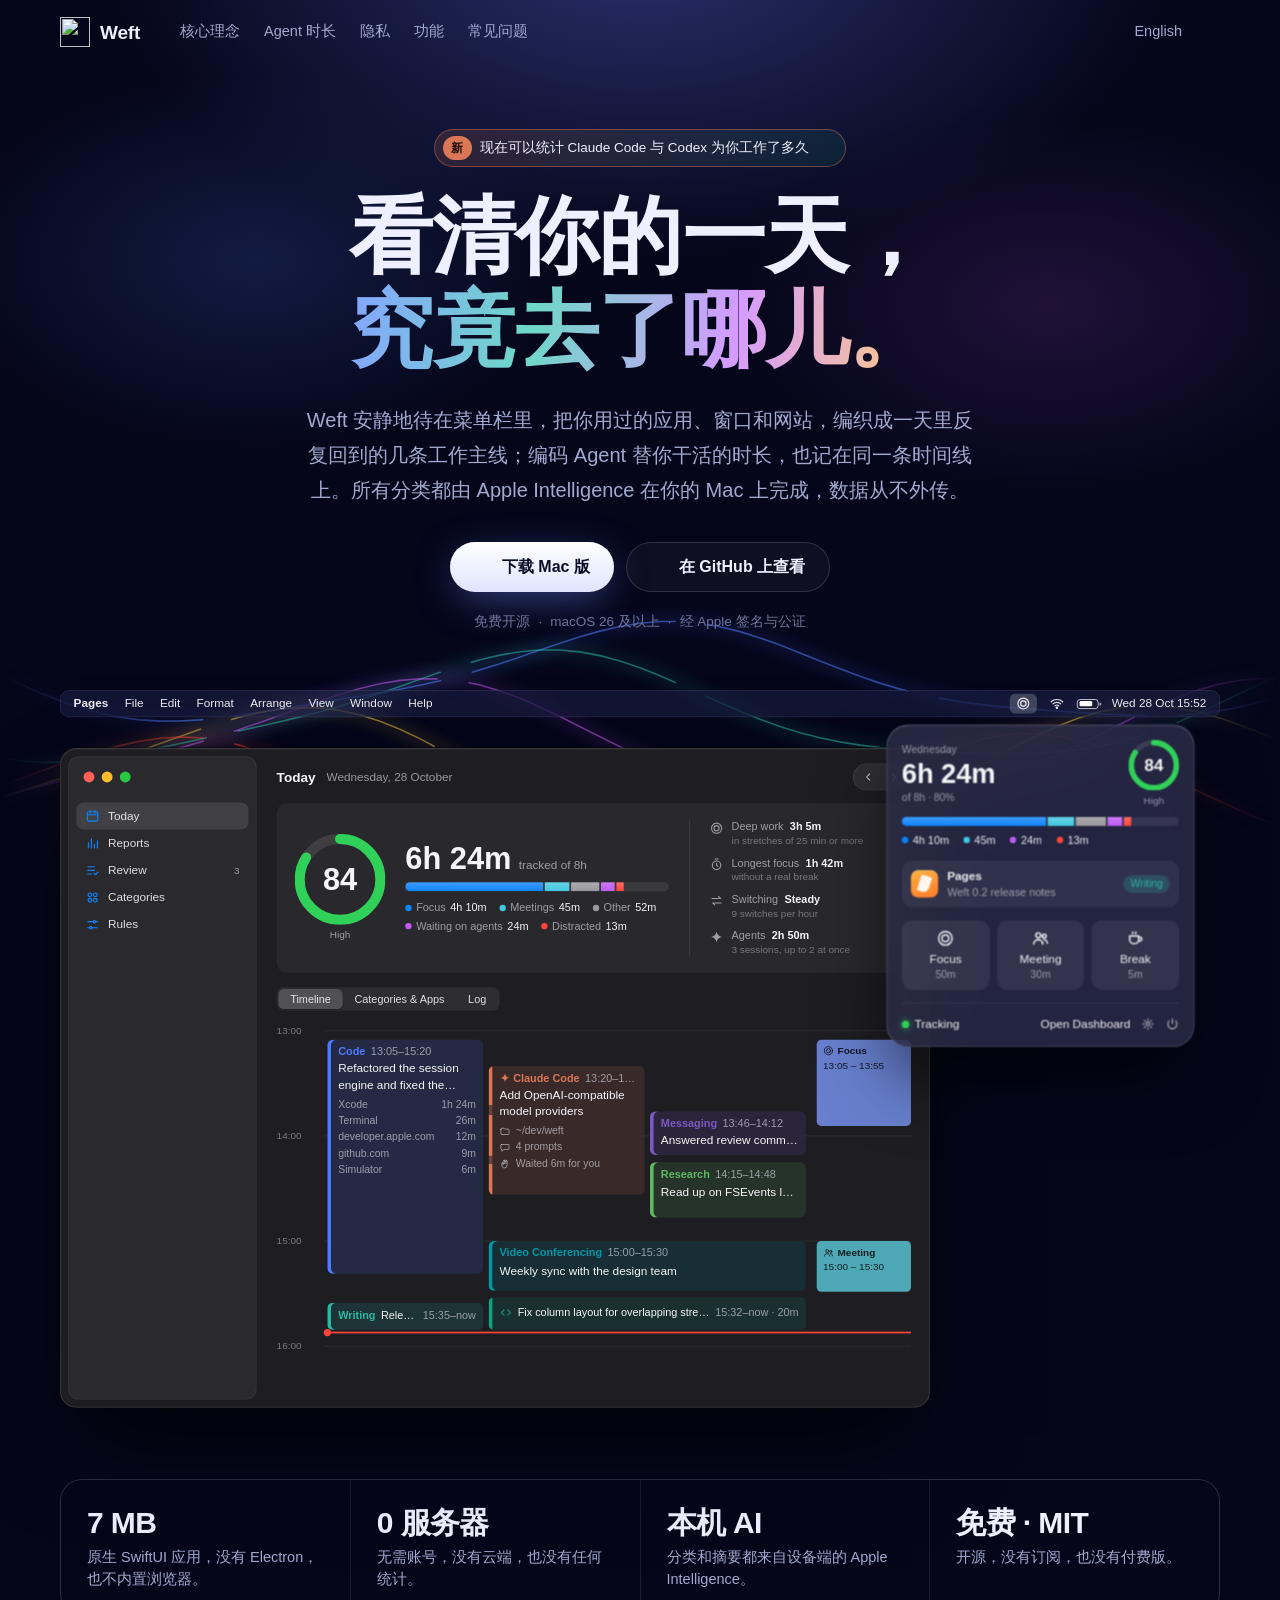
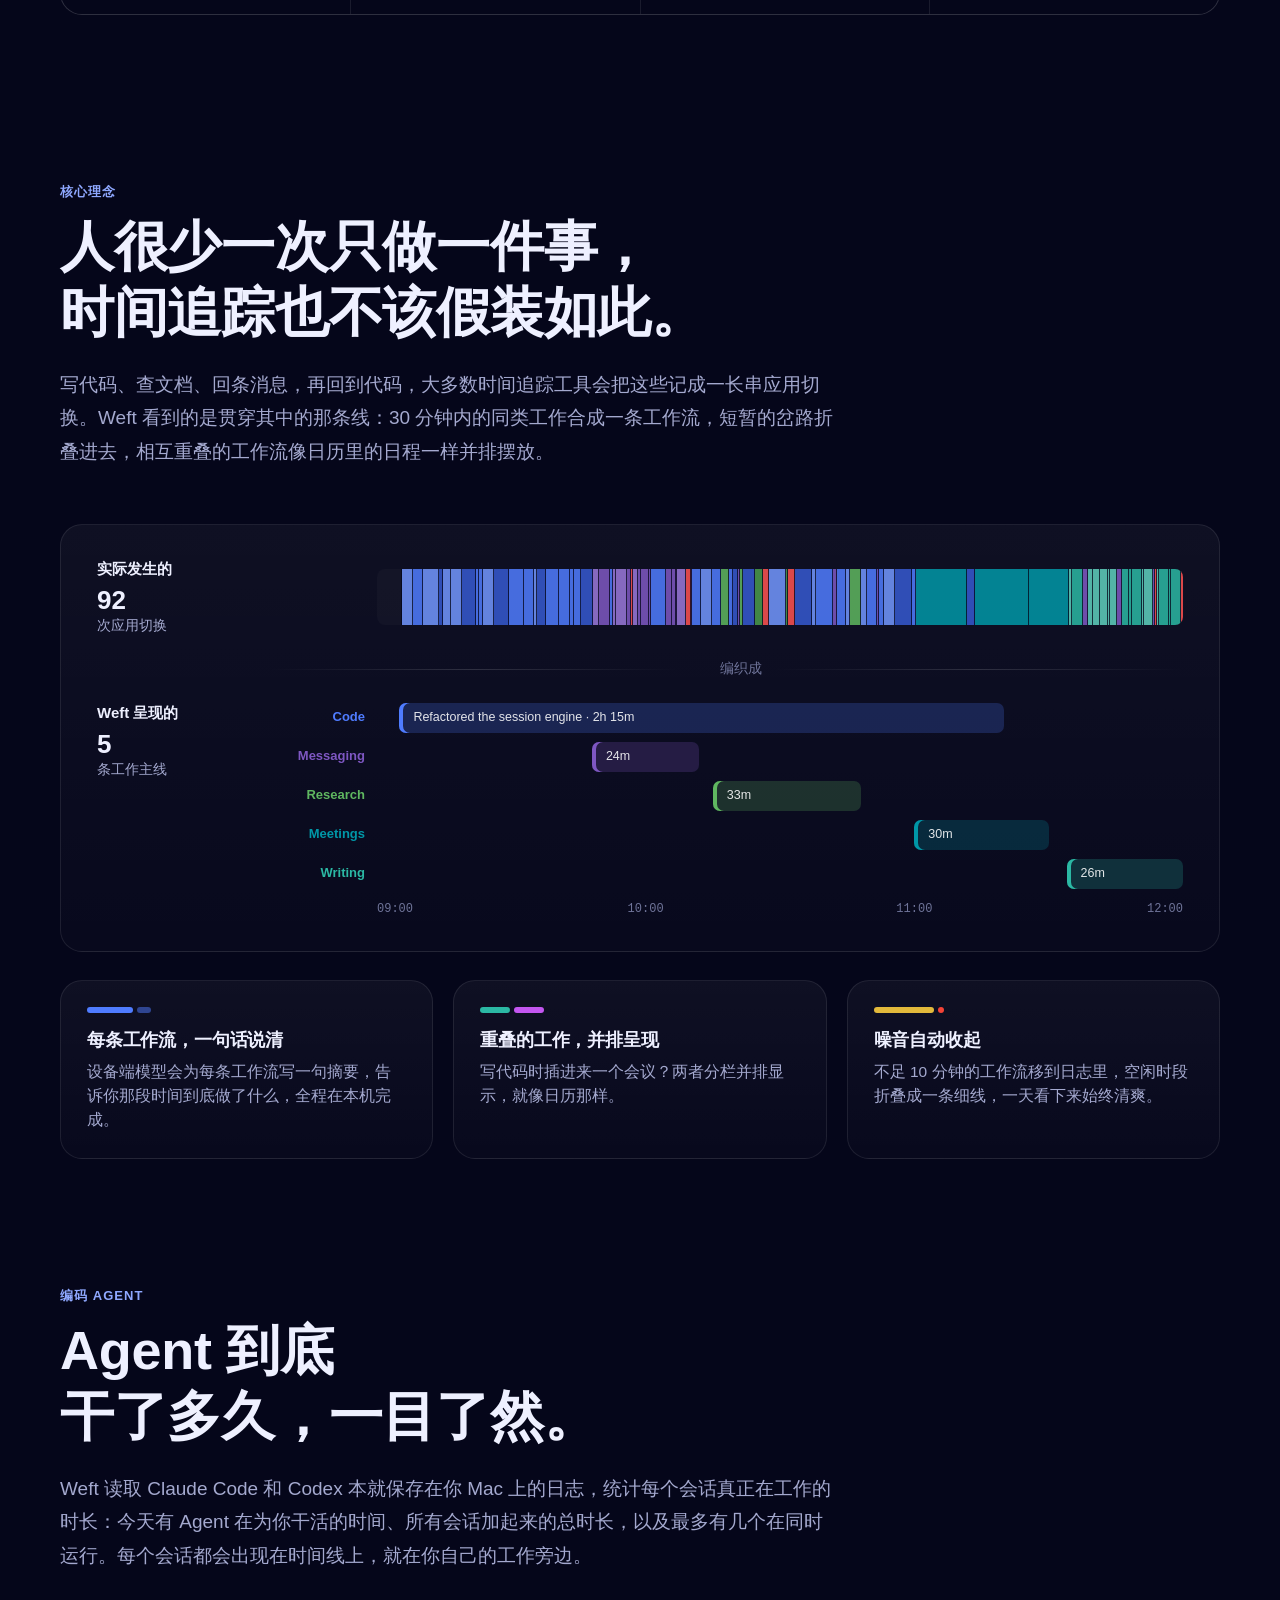
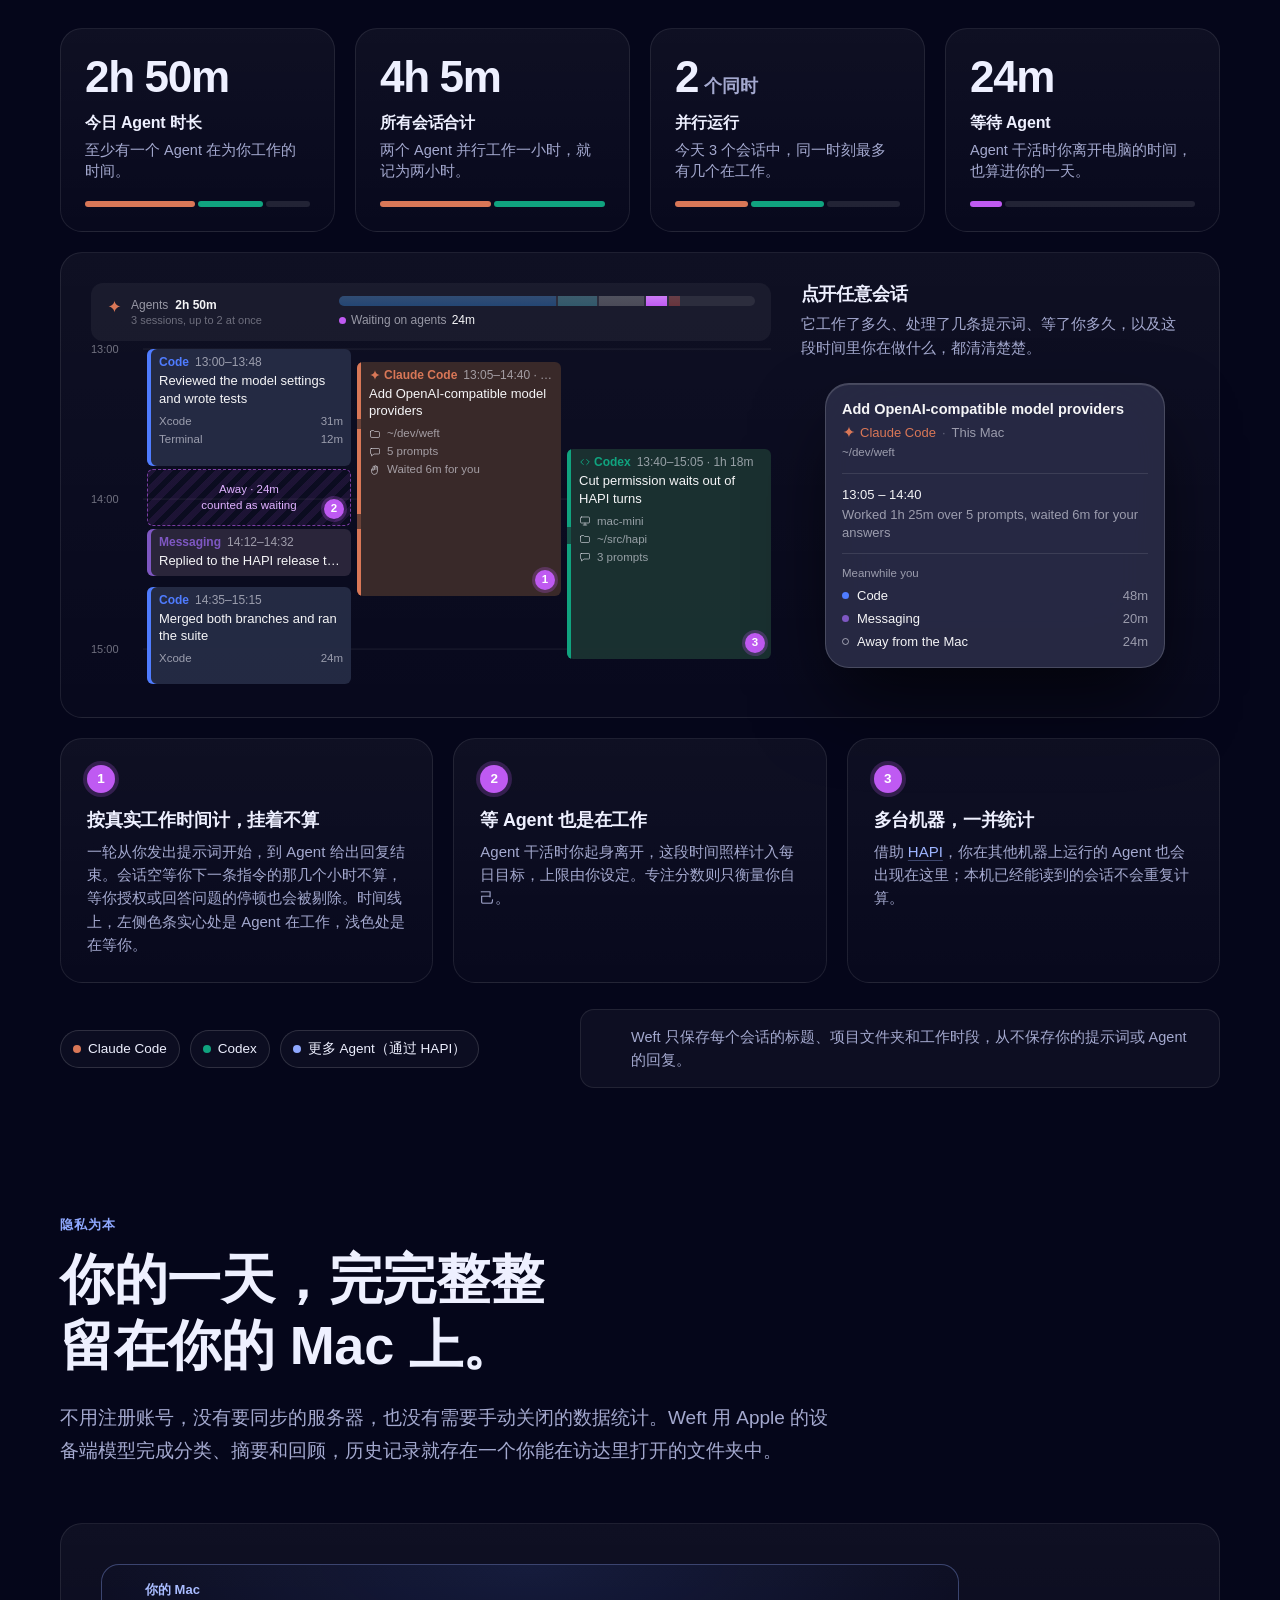
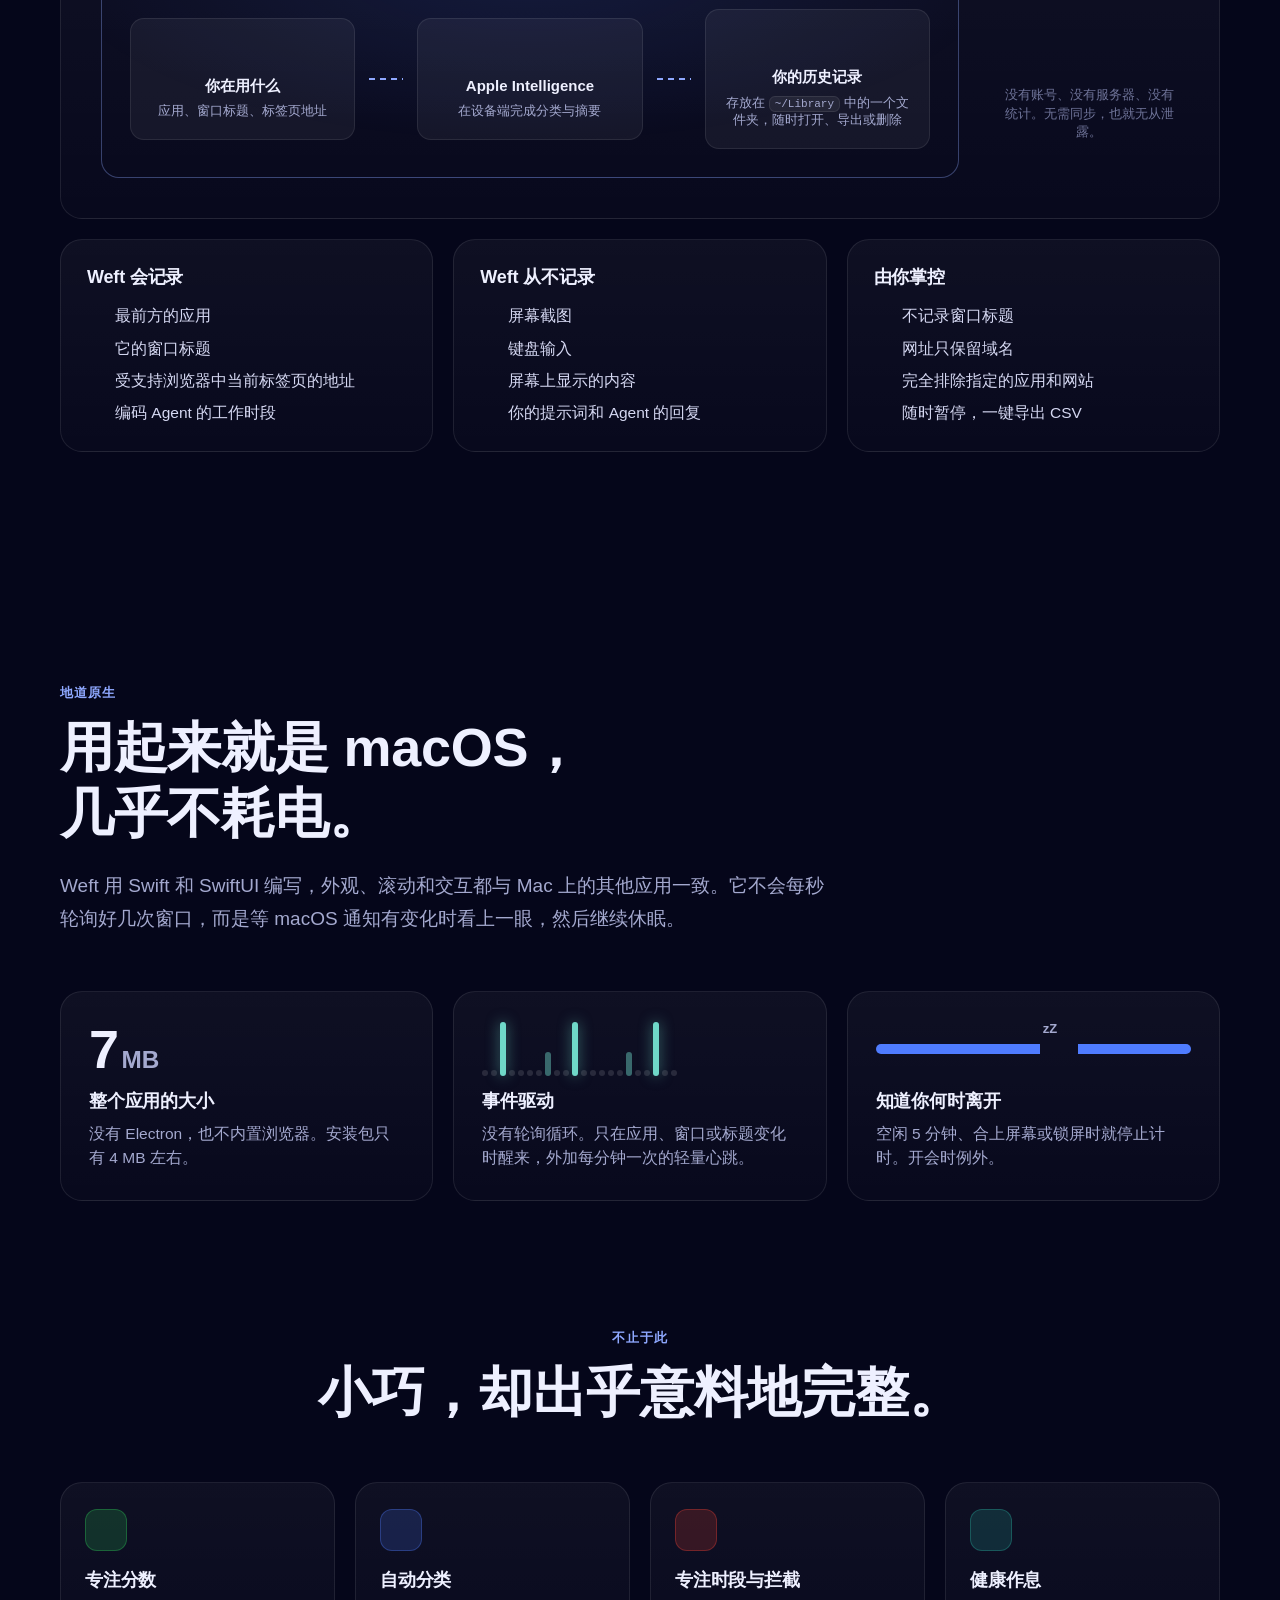
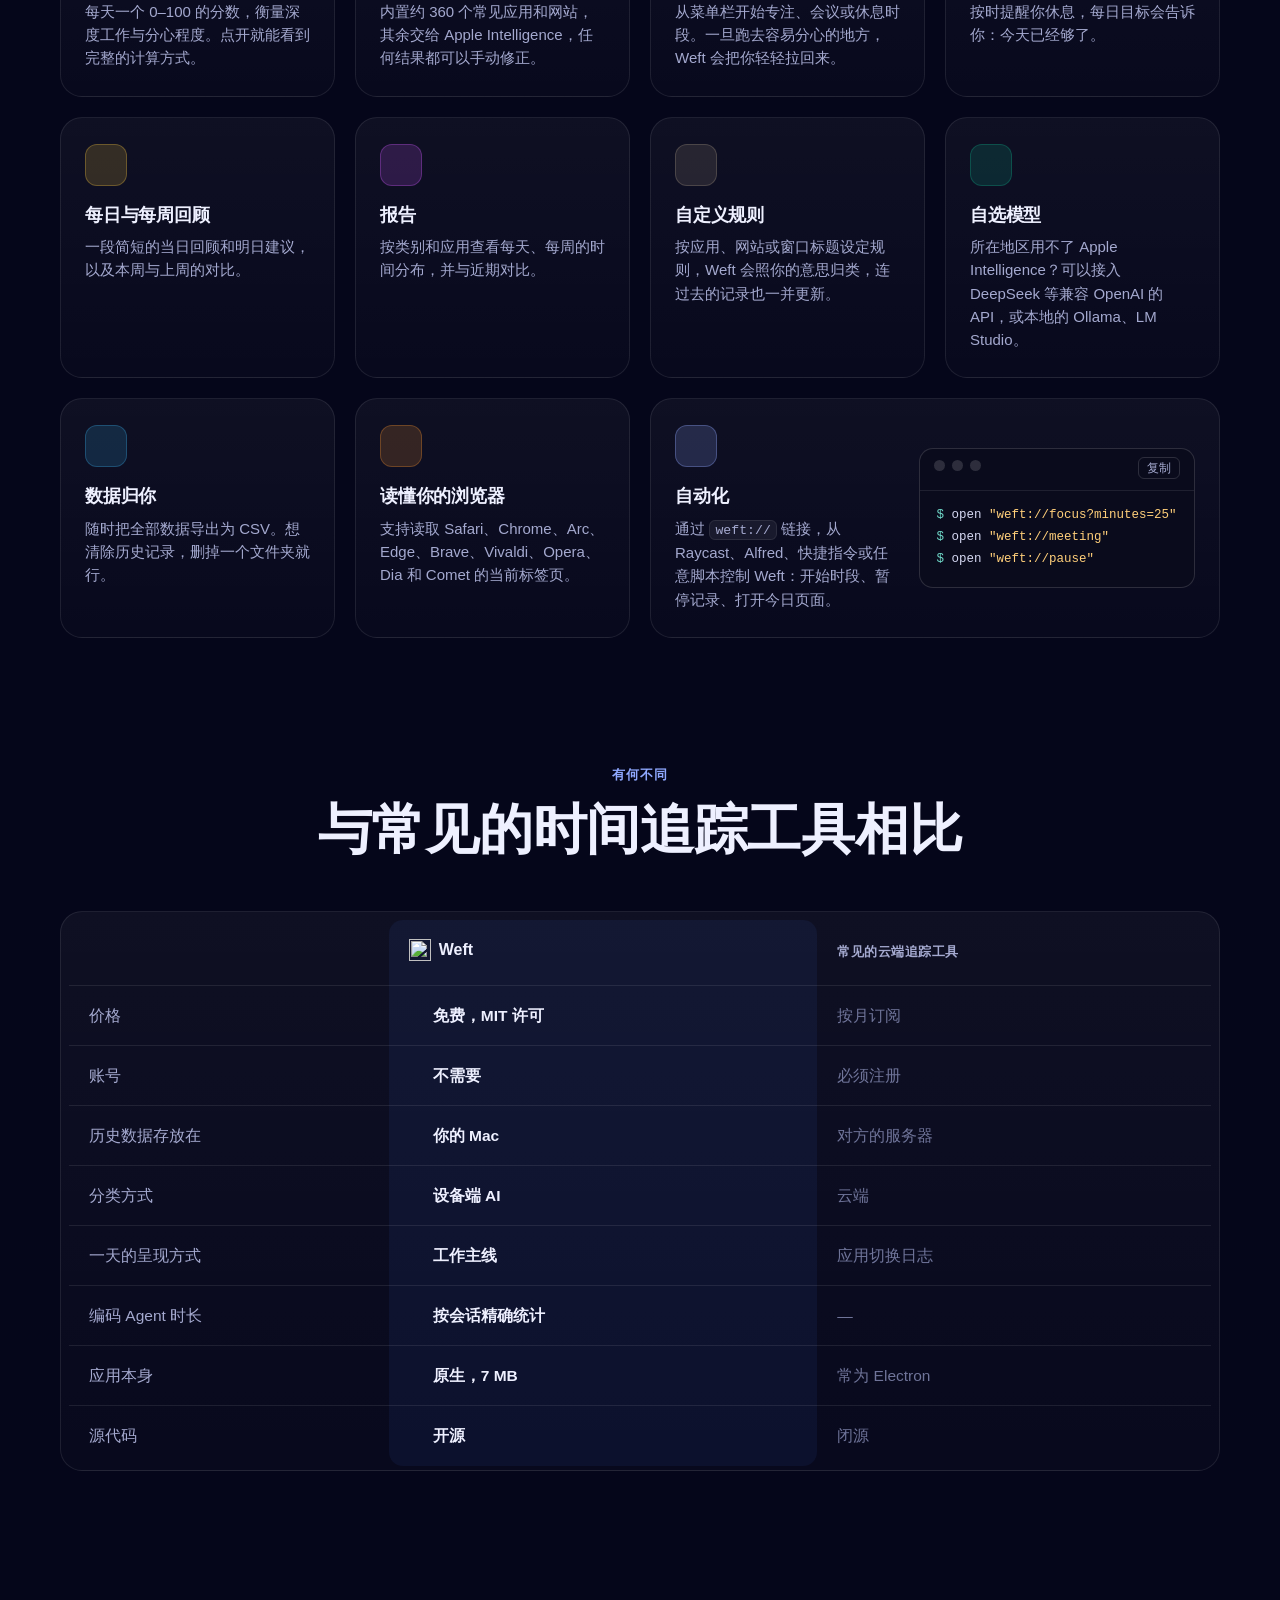
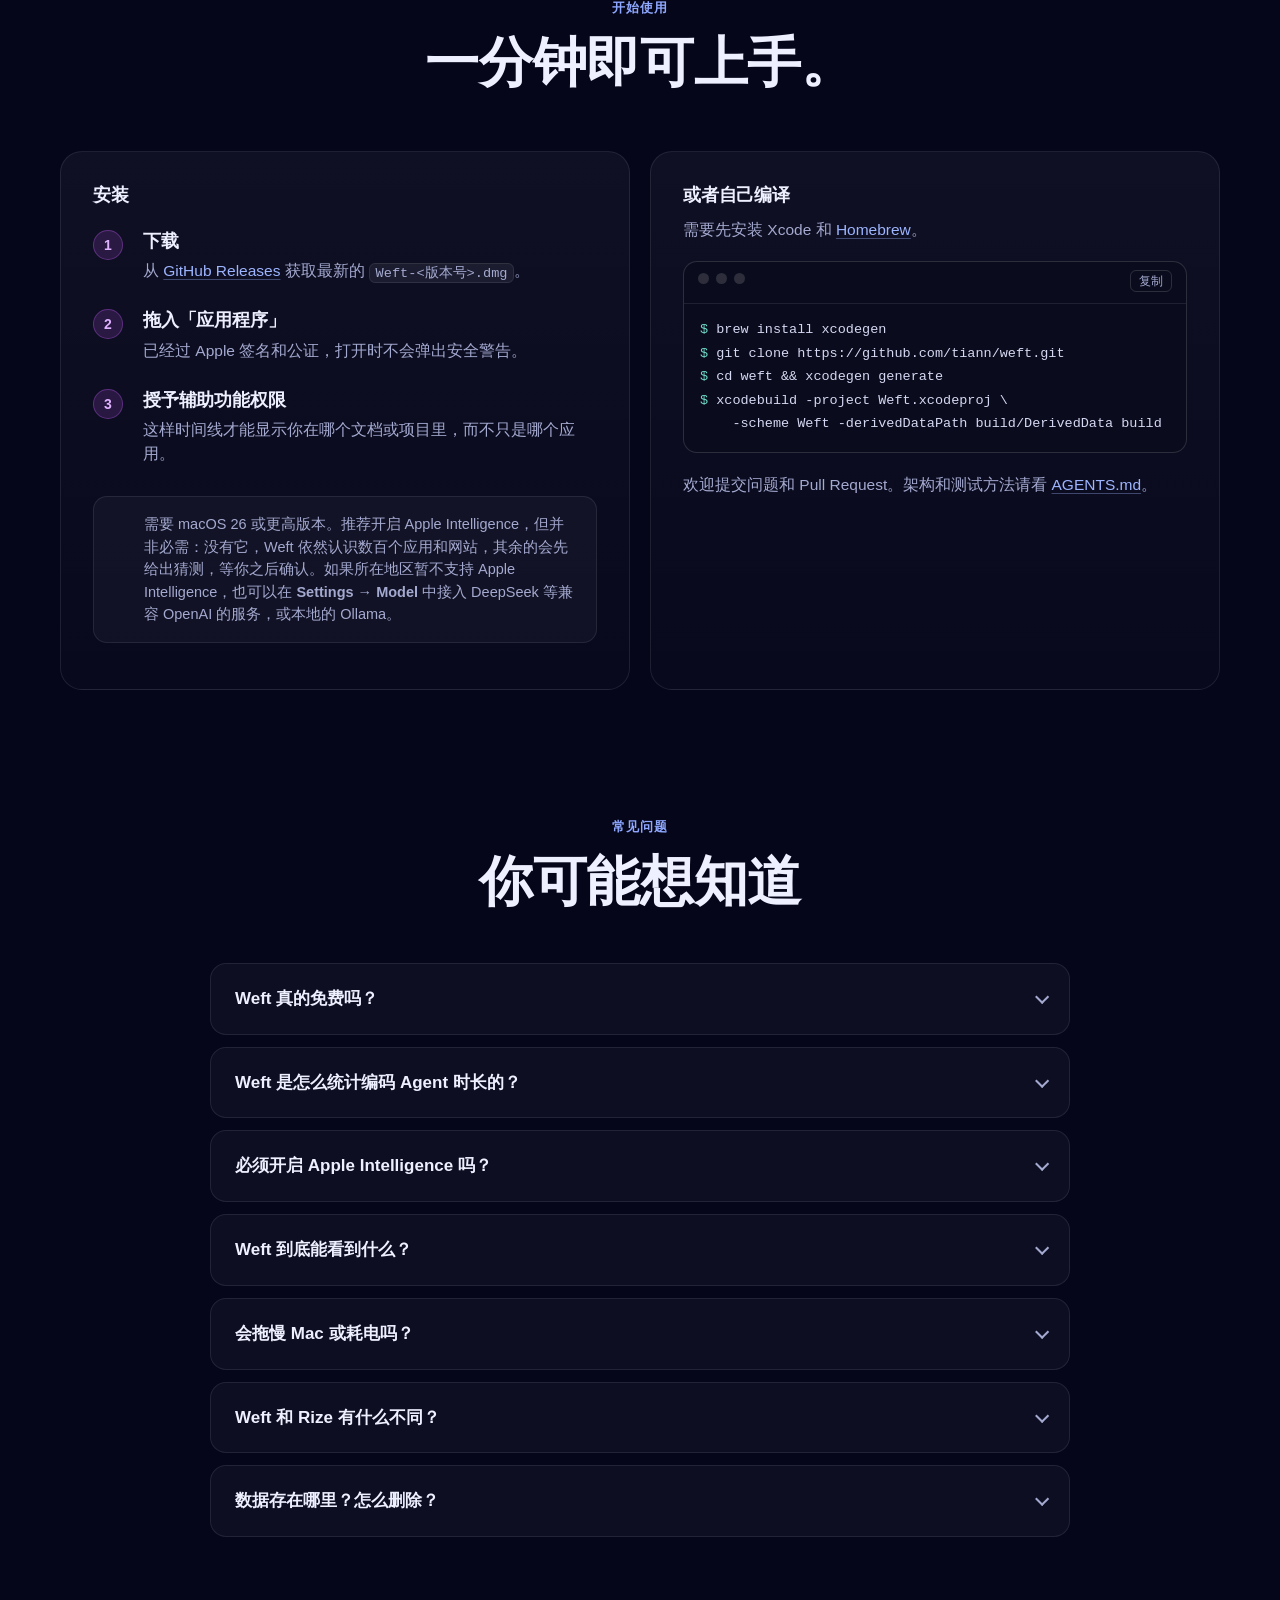
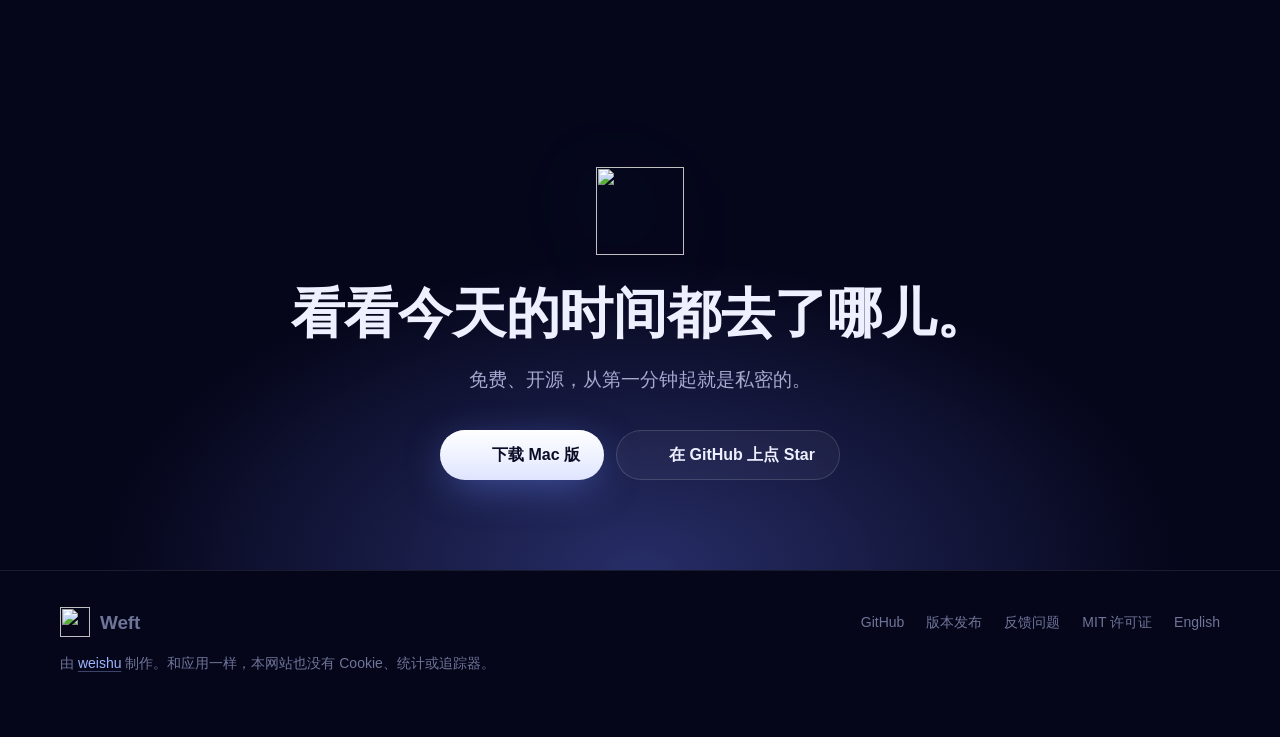
==== commit c29da2e6: "Show the website's nav Download button only on a Mac Weft only runs on macOS 26, yet the nav offered" ====
--- a/site/zh/index.html
+++ b/site/zh/index.html
@@ -19,7 +19,11 @@
   <meta property="og:locale" content="zh_CN">
   <meta name="twitter:card" content="summary_large_image">
   <link rel="stylesheet" href="../assets/style.css">
-  <script>document.documentElement.classList.add('js')</script>
+  <script>
+    document.documentElement.classList.add('js');
+    // Weft only runs on a Mac, so the nav offers the download only there. iPads also say MacIntel, but take touch.
+    if (/^Mac/.test(navigator.platform) && navigator.maxTouchPoints < 2) document.documentElement.classList.add('mac');
+  </script>
 </head>
 <body>
   <a class="skip" href="#main">跳到正文</a>
@@ -37,7 +41,7 @@
       <div class="nav-right">
         <a class="nav-lang" href="../" hreflang="en" lang="en">English</a>
         <a class="nav-gh" href="https://github.com/tiann/weft" aria-label="Weft 的 GitHub 仓库"><svg class="i"><use href="../assets/icons.svg#github"/></svg></a>
-        <a class="btn btn-primary btn-small" href="https://github.com/tiann/weft/releases/latest"><svg class="i"><use href="../assets/icons.svg#download"/></svg>下载</a>
+        <a class="btn btn-primary btn-small nav-download" href="https://github.com/tiann/weft/releases/latest"><svg class="i"><use href="../assets/icons.svg#download"/></svg>下载</a>
       </div>
     </div>
   </header>
--- a/site/assets/style.css
+++ b/site/assets/style.css
@@ -83,6 +83,8 @@
 .nav-links a:hover, .nav-lang:hover, .nav-gh:hover { color: var(--text); }
 .nav-right { display: flex; align-items: center; gap: 18px; margin-left: auto; font-size: 14.5px; color: var(--muted); }
 .nav-gh svg { width: 20px; height: 20px; }
+/* Without script there's no telling the platform, so the button stays. */
+.js:not(.mac) .nav-download { display: none; }
 
 /* MARK: Buttons */
 
@@ -438,7 +440,7 @@
   .pillar { padding: 20px 18px; }
   .pillar b { font-size: 22px; }
   .pillar span { font-size: 13.5px; }
-  .nav-right .nav-gh { display: none; }
+  :is(.mac, html:not(.js)) .nav-right .nav-gh { display: none; }
   .btn:not(.btn-small) { height: 46px; padding: 0 20px; font-size: 15px; }
   .thread.short span { display: none; }
   .fine span { display: block; }
